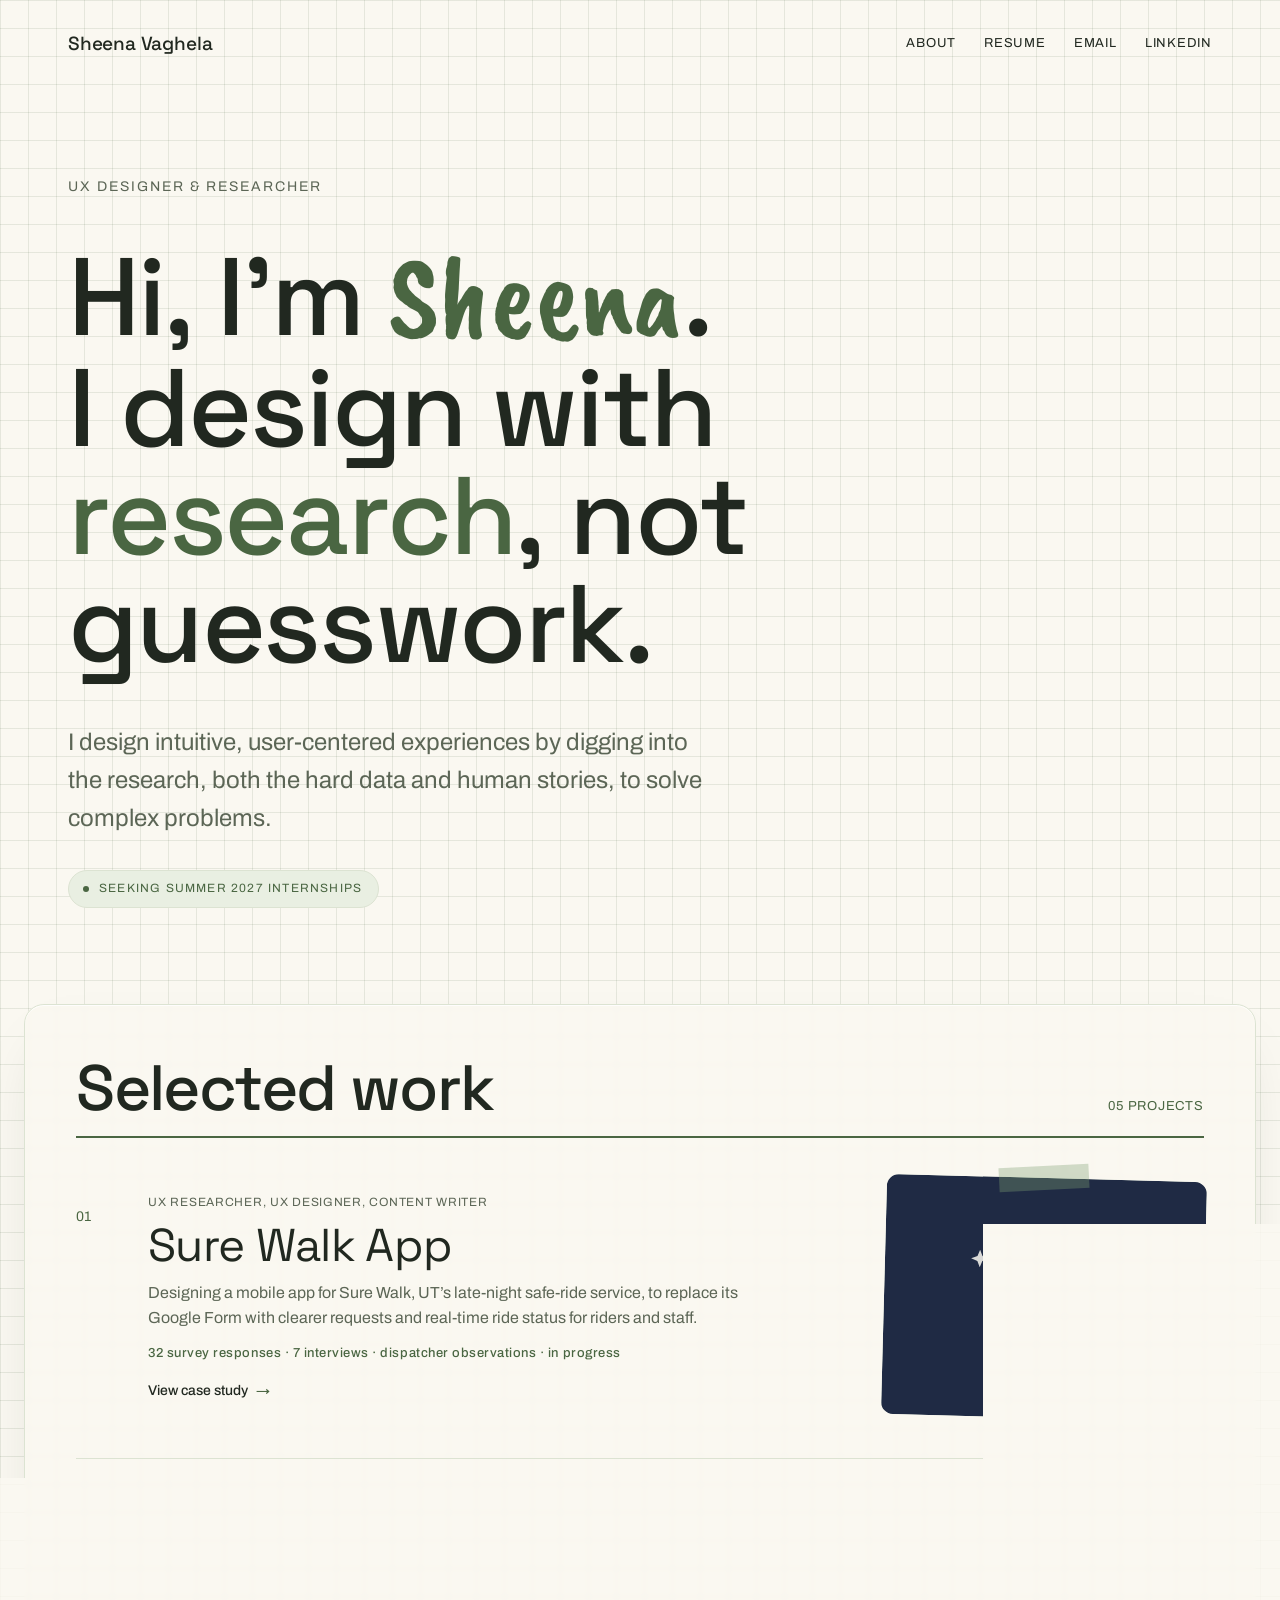
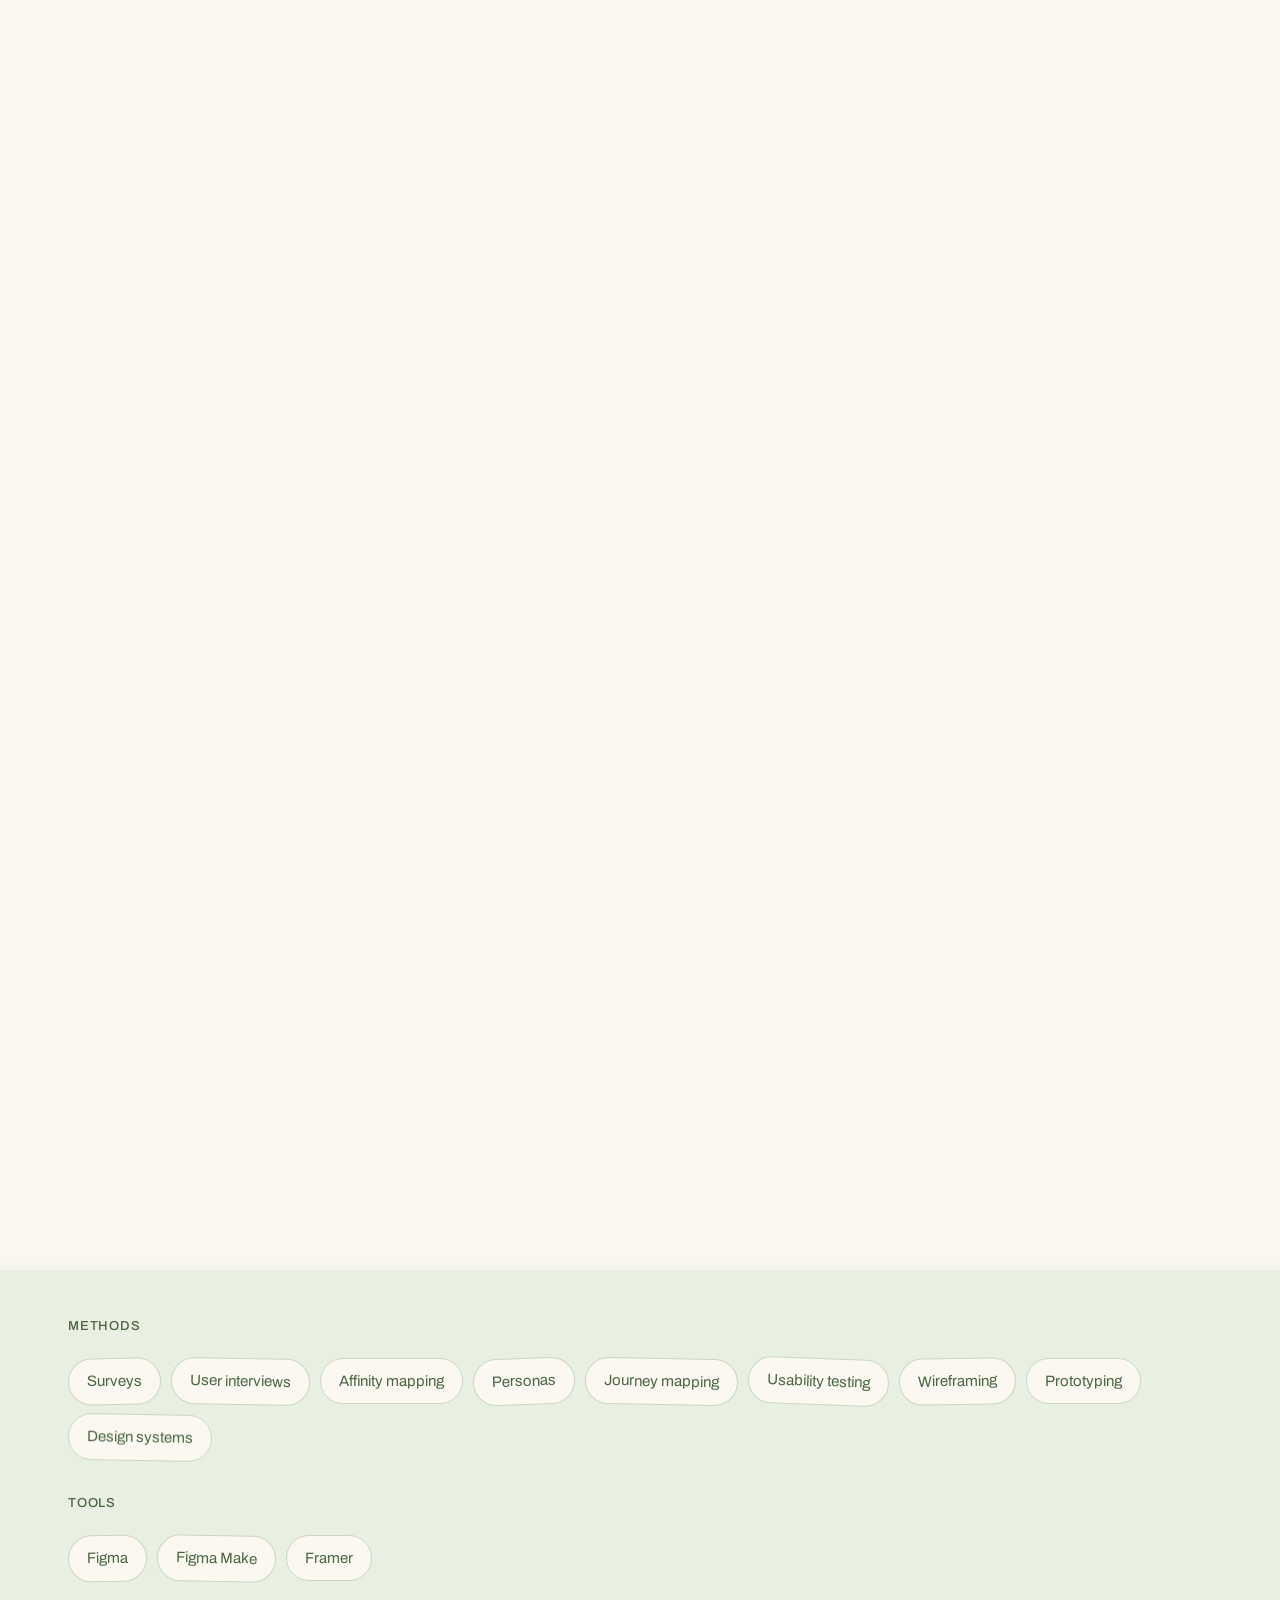
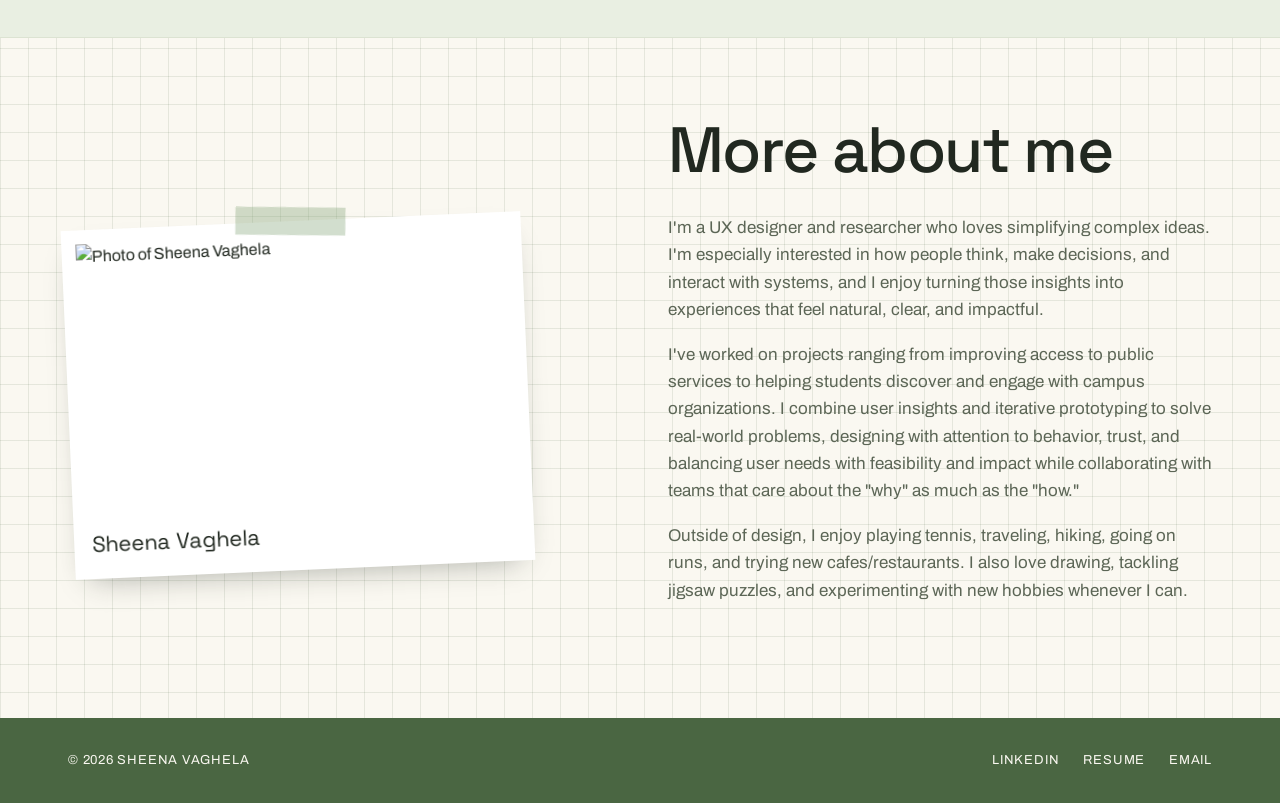
==== index.html @ 5c9ce307 "Fix fade-in for sections taller than the screen Long sections never reached the 15% visibility thres" ====
<!DOCTYPE html>
<html lang="en">
<head>
<meta charset="UTF-8">
<meta name="viewport" content="width=device-width, initial-scale=1.0">
<title>Sheena Vaghela | UX Designer &amp; Researcher</title>
<meta name="description" content="Sheena Vaghela's Portfolio | UX Designer &amp; Researcher">
<link rel="icon" href="data:image/svg+xml,%3Csvg xmlns='http://www.w3.org/2000/svg' viewBox='0 0 64 64'%3E%3Crect width='64' height='64' rx='14' fill='%23FAF8F1'/%3E%3Ctext x='32' y='43' font-family='Georgia,serif' font-size='34' fill='%234A6642' text-anchor='middle'%3ES%3C/text%3E%3C/svg%3E">
<script>document.documentElement.classList.add('js');</script>
<link rel="stylesheet" href="styles.css?v=3">
<link rel="stylesheet" href="home.css?v=3">
</head>
<body class="home">
<div class="hm-page" id="top">

<header class="site">
  <div class="nav">
    <a class="nav-name" href="#top">Sheena Vaghela</a>
    <div class="nav-links">
      <a href="#about">About</a>
      <a href="resume-sheena-vaghela.pdf" target="_blank" rel="noopener">Resume</a>
      <a href="mailto:sheenavaghela@utexas.edu">Email</a>
      <a class="btn" href="https://www.linkedin.com/in/sheena-vaghela" target="_blank" rel="noopener">LinkedIn</a>
    </div>
  </div>
</header>

<main>

  <section class="hm-hero">
    <div class="hm-hero-in">
      <div class="hm-eyebrow fx" style="--fd:.7s; --fdl:.1s;">UX Designer &amp; Researcher</div>
      <h1 aria-label="Hi, I’m Sheena. I design with research, not guesswork.">
        <span class="ln" aria-hidden="true"><span class="w" style="--d:0.15s;">Hi,</span> <span class="w" style="--d:0.25s;">I’m</span> <span class="w name tight" style="--d:0.35s;">Sheena</span><span class="w tight" style="--d:0.45s;">.</span></span>
        <span class="ln" aria-hidden="true"><span class="w" style="--d:0.55s;">I</span> <span class="w" style="--d:0.62s;">design</span> <span class="w" style="--d:0.69s;">with</span> <span style="white-space:nowrap;"><span class="w key tight" style="--d:0.76s;">research</span><span class="w" style="--d:0.83s;">,</span></span> <span class="w" style="--d:0.9s;">not</span> <span class="w" style="--d:0.97s;">guesswork.</span></span>
      </h1>
      <p class="hm-intro fx" style="--fd:.8s; --fdl:.45s;">I design intuitive, user-centered experiences by digging into the research, both the hard data and human stories, to solve complex problems.</p>
      <div class="hm-pillwrap fx" style="--fd:.8s; --fdl:.6s;">
        <span class="hm-status"><span class="dot"></span>Seeking Summer 2027 internships</span>
      </div>
    </div>
  </section>

  <section class="hm-work" id="work">
    <div class="hm-card">
      <div class="hm-headrow" data-reveal>
        <h2 class="hm-h2">Selected work</h2>
        <span class="hm-count">05 projects</span>
      </div>

      <a class="case hm-row reveal" href="project-surewalk.html" aria-label="View Sure Walk App case study">
        <div class="hm-text">
          <span class="case-index">01</span>
          <div>
            <span class="case-tag">UX Researcher, UX Designer, Content Writer</span>
            <h3><span class="hm-hl">Sure Walk App</span></h3>
            <p>Designing a mobile app for Sure Walk, UT’s late-night safe-ride service, to replace its Google Form with clearer requests and real-time ride status for riders and staff.</p>
            <p class="hm-proof">32 survey responses · 7 interviews · dispatcher observations · in progress</p>
            <div class="hm-more">View case study <span class="arr">→</span></div>
          </div>
        </div>
        <div class="case-media hm-thumb" style="--rot:1.5deg;">
          <div class="hm-tilt"><div class="frame thumb-surewalk">
            <svg class="thumb-illustration" viewBox="0 0 200 150" aria-hidden="true">
              <g class="thumb-scroll">
                <g class="thumb-star thumb-star-1"><path d="M48 38 l2 5 5 2 -5 2 -2 5 -2 -5 -5 -2 5 -2Z" /></g>
                <g class="thumb-star thumb-star-2"><path d="M152 36 l1.4 3.4 3.4 1.4 -3.4 1.4 -1.4 3.4 -1.4 -3.4 -3.4 -1.4 3.4 -1.4Z" /></g>
                <g class="thumb-star thumb-star-2" style="animation-delay:1.6s"><path d="M154 112 l1.4 3.4 3.4 1.4 -3.4 1.4 -1.4 3.4 -1.4 -3.4 -3.4 -1.4 3.4 -1.4Z" /></g>
                <circle class="pulse-ring" cx="100" cy="75" r="47" />
                <circle class="pulse-ring pulse-ring-2" cx="100" cy="75" r="47" />
                <g class="thumb-float">
                  <rect class="thumb-shape-soft" x="58" y="33" width="84" height="84" rx="18" />
                  <path class="thumb-cutout" d="M100 50 C86 50 76 60 76 73 C76 90 100 112 100 112 C100 112 124 90 124 73 C124 60 114 50 100 50 Z" />
                  <circle class="thumb-shape-soft" cx="100" cy="72" r="8" />
                </g>
              </g>
            </svg>
          </div></div>
          <span class="hm-tape" style="--tape:-3deg;"></span>
          <div class="hm-note" aria-hidden="true">Safety at night</div>
        </div>
      </a>

      <a class="case hm-row reveal" href="project-electricity-access.html" aria-label="View SBEE Digital case study">
        <div class="hm-text">
          <span class="case-index">02</span>
          <div>
            <span class="case-tag">Product Designer</span>
            <h3><span class="hm-hl">SBEE Digital: Electricity Access Platform for Benin</span></h3>
            <p>A platform that digitizes and simplifies electricity applications for the Société Béninoise d'Énergie Électrique in Benin.</p>
            <p class="hm-proof">3 user roles · web + mobile · design system &amp; journey maps</p>
            <div class="hm-more">View case study <span class="arr">→</span></div>
          </div>
        </div>
        <div class="case-media hm-thumb" style="--rot:-1.5deg;">
          <div class="hm-tilt"><div class="frame thumb-sbee">
            <svg class="thumb-illustration" viewBox="0 0 200 150" aria-hidden="true">
              <g class="thumb-scroll">
                <circle class="pulse-ring" cx="100" cy="75" r="47" />
                <circle class="pulse-ring pulse-ring-2" cx="100" cy="75" r="47" />
                <g class="thumb-float">
                  <rect class="thumb-shape-soft" x="58" y="33" width="84" height="84" rx="18" />
                  <path class="thumb-cutout" d="M109 44 L84 80 L97 80 L91 106 L118 66 L103 66 Z" />
                </g>
              </g>
            </svg>
          </div></div>
          <span class="hm-tape" style="--tape:3deg;"></span>
          <div class="hm-note" aria-hidden="true">Public services</div>
        </div>
      </a>

      <a class="case hm-row reveal" href="project-herdup.html" aria-label="View HerdUp App case study">
        <div class="hm-text">
          <span class="case-index">03</span>
          <div>
            <span class="case-tag">UX Designer, Usability Researcher</span>
            <h3><span class="hm-hl">HerdUp App</span></h3>
            <p>A mobile app for HornsLink, UT’s student organization platform, that connects students with clubs, events, and involvement opportunities tailored to their interests.</p>
            <p class="hm-proof">Surveyed UT students · 3 usability tests · designed the MVP</p>
            <div class="hm-more">View case study <span class="arr">→</span></div>
          </div>
        </div>
        <div class="case-media hm-thumb" style="--rot:1deg;">
          <div class="hm-tilt"><div class="frame thumb-herdup">
            <svg class="thumb-illustration" viewBox="0 0 200 150" aria-hidden="true">
              <g class="thumb-scroll">
                <line class="draw-line" x1="142" y1="58" x2="152" y2="46" />
                <line class="draw-line" x1="142" y1="92" x2="152" y2="104" />
                <circle class="thumb-node thumb-node-a" cx="152" cy="46" r="6" />
                <circle class="thumb-node thumb-node-b" cx="152" cy="104" r="6" />
                <g class="thumb-float">
                  <rect class="thumb-shape-soft" x="58" y="33" width="84" height="84" rx="18" />
                  <path class="thumb-cutout" d="M87 48 Q77 30 90 22 Q85 38 96 46 Z" />
                  <path class="thumb-cutout" d="M113 48 Q123 30 110 22 Q115 38 104 46 Z" />
                  <rect class="thumb-cutout" x="84" y="48" width="13" height="42" rx="3" />
                  <rect class="thumb-cutout" x="103" y="48" width="13" height="42" rx="3" />
                  <rect class="thumb-cutout" x="84" y="62" width="32" height="13" rx="3" />
                </g>
              </g>
            </svg>
          </div></div>
          <span class="hm-tape" style="--tape:-2deg;"></span>
          <div class="hm-note" aria-hidden="true">Community</div>
        </div>
      </a>

      <a class="case hm-row reveal" href="project-seedly.html" aria-label="View Seedly case study">
        <div class="hm-text">
          <span class="case-index">04</span>
          <div>
            <span class="case-tag">UX Researcher, UX Designer</span>
            <h3><span class="hm-hl">Seedly</span></h3>
            <p>Seedly turns climate awareness into everyday action by helping users build sustainable habits. It replaces abstract data with a growing digital garden that visualizes impact, making progress tangible and motivating continued engagement.</p>
            <p class="hm-proof">Excellence in Innovation Award · 12+ teams · 24 hours</p>
            <div class="hm-more">View case study <span class="arr">→</span></div>
          </div>
        </div>
        <div class="case-media hm-thumb" style="--rot:1.2deg;">
          <div class="hm-tilt"><div class="frame thumb-seedly">
            <svg class="thumb-illustration" viewBox="0 0 200 150" aria-hidden="true">
              <g class="thumb-scroll">
                <g class="thumb-sun">
                  <circle cx="153" cy="34" r="10" />
                  <g class="thumb-rays">
                    <line x1="153" y1="12" x2="153" y2="6" />
                    <line x1="153" y1="56" x2="153" y2="62" />
                    <line x1="131" y1="34" x2="125" y2="34" />
                    <line x1="175" y1="34" x2="181" y2="34" />
                    <line x1="137" y1="18" x2="133" y2="14" />
                    <line x1="169" y1="18" x2="173" y2="14" />
                  </g>
                </g>
                <g class="thumb-float">
                  <circle class="thumb-shape-soft" cx="100" cy="75" r="42" />
                  <path class="thumb-leaf thumb-leaf-1" d="M100 96 C80 96 72 80 77 63 C94 65 104 80 100 96 Z" />
                  <path class="thumb-leaf thumb-leaf-2" d="M100 96 C120 96 128 80 123 63 C106 65 96 80 100 96 Z" />
                  <rect class="thumb-cutout" x="96" y="94" width="8" height="16" rx="3" />
                </g>
              </g>
            </svg>
          </div></div>
          <span class="hm-tape" style="--tape:-4deg;"></span>
          <div class="hm-note" aria-hidden="true">Habits</div>
        </div>
      </a>

      <div class="case hm-row reveal hm-row-stretch">
        <div class="hm-text">
          <span class="case-index">05</span>
          <div>
            <span class="case-tag">UX Researcher, UX Designer</span>
            <h3><a class="hm-stretch" href="project-aidetect.html" aria-label="View Longhorn Life Sciences (LLS) case study (password protected)"><span class="hm-hl">Longhorn Life Sciences (LLS)</span></a></h3>
            <p>A wound-monitoring app that helps nurses track discharged patients' healing remotely, built during a healthcare incubator program.</p>
            <p class="hm-nda">Under NDA. Email me at <a href="mailto:sheenavaghela@utexas.edu">sheenavaghela@utexas.edu</a> for the password.</p>
            <p class="hm-proof">4 nurse interviews · usability tested with 5 nurses</p>
            <div class="hm-more">View case study <span class="arr">→</span></div>
          </div>
        </div>
        <div class="case-media hm-thumb" style="--rot:-1.2deg;">
          <div class="hm-tilt"><div class="frame thumb-idetect">
            <svg class="thumb-illustration" viewBox="0 0 200 150" aria-hidden="true">
              <g class="thumb-scroll">
                <line class="draw-line" x1="142" y1="50" x2="152" y2="42" />
                <circle class="thumb-node" cx="152" cy="42" r="11" />
                <rect class="thumb-cutout" x="147" y="41" width="10" height="8" rx="1.5" />
                <path class="thumb-cutout" d="M149 41 V38 a3 3 0 0 1 6 0 V41" fill="none" stroke="var(--accent)" stroke-width="1.6" />
                <g class="thumb-float">
                  <rect class="thumb-shape-soft" x="58" y="33" width="84" height="84" rx="18" />
                  <path class="draw-line thumb-pulse" d="M70 75 L83 75 L89 58 L97 94 L105 62 L111 75 L130 75" fill="none" stroke-width="4" stroke-linejoin="round" stroke-linecap="round" />
                  <circle class="thumb-cutout" cx="97" cy="94" r="4" />
                </g>
              </g>
            </svg>
          </div></div>
          <span class="hm-tape" style="--tape:4deg;"></span>
          <div class="hm-note" aria-hidden="true">Health</div>
        </div>
      </div>
    </div>
  </section>

  <section class="hm-skills" id="skills" data-reveal>
    <div class="hm-skills-in">
      <div class="hm-skill-group">
        <div class="hm-label">Methods</div>
        <div class="hm-pills">
        <span class="hm-pill" style="--i:0; --r:-1deg;">Surveys</span>
        <span class="hm-pill" style="--i:1; --r:1deg;">User interviews</span>
        <span class="hm-pill" style="--i:2; --r:0deg;">Affinity mapping</span>
        <span class="hm-pill" style="--i:3; --r:-2deg;">Personas</span>
        <span class="hm-pill" style="--i:4; --r:1deg;">Journey mapping</span>
        <span class="hm-pill" style="--i:5; --r:2deg;">Usability testing</span>
        <span class="hm-pill" style="--i:6; --r:-1deg;">Wireframing</span>
        <span class="hm-pill" style="--i:7; --r:0deg;">Prototyping</span>
        <span class="hm-pill" style="--i:8; --r:1deg;">Design systems</span>
        </div>
      </div>
      <div class="hm-skill-group">
        <div class="hm-label">Tools</div>
        <div class="hm-pills">
        <span class="hm-pill" style="--i:9; --r:-1deg;">Figma</span>
        <span class="hm-pill" style="--i:10; --r:1deg;">Figma Make</span>
        <span class="hm-pill" style="--i:11; --r:0deg;">Framer</span>
        </div>
      </div>
    </div>
  </section>

  <section class="hm-about" id="about">
    <figure class="hm-polaroid" data-reveal>
      <span class="hm-tape"></span>
      <img src="https://framerusercontent.com/images/mZ1WjmFvYRBUnL27Hdy6PQY.jpeg?width=1104&height=712" alt="Photo of Sheena Vaghela">
      <figcaption>Sheena Vaghela</figcaption>
    </figure>
    <div class="hm-about-body">
      <h2 class="hm-h2">More about me</h2>
      <p>I'm a UX designer and researcher who loves simplifying complex ideas. I'm especially interested in how people think, make decisions, and interact with systems, and I enjoy turning those insights into experiences that feel natural, clear, and impactful.</p>
      <p>I've worked on projects ranging from improving access to public services to helping students discover and engage with campus organizations. I combine user insights and iterative prototyping to solve real-world problems, designing with attention to behavior, trust, and balancing user needs with feasibility and impact while collaborating with teams that care about the "why" as much as the "how."</p>
      <p>Outside of design, I enjoy playing tennis, traveling, hiking, going on runs, and trying new cafes/restaurants. I also love drawing, tackling jigsaw puzzles, and experimenting with new hobbies whenever I can.</p>
    </div>
  </section>

</main>

<footer class="hm-foot">
  <div class="hm-foot-in">
    <span>© 2026 Sheena Vaghela</span>
    <div class="hm-foot-links">
      <a href="https://www.linkedin.com/in/sheena-vaghela" target="_blank" rel="noopener">LinkedIn</a>
      <a href="resume-sheena-vaghela.pdf" target="_blank" rel="noopener">Resume</a>
      <a href="mailto:sheenavaghela@utexas.edu">Email</a>
    </div>
  </div>
</footer>

</div>
<script src="script.js?v=3"></script>
<script src="home.js?v=3"></script>
</body>
</html>
---- styles.css ----
@import url('https://fonts.googleapis.com/css2?family=Space+Grotesk:wght@400;500;600;700&family=Archivo:wght@400;500;600;700&family=Caveat+Brush&display=swap');

:root{
  --paper: #FAF8F1;
  --paper-alt: #E9EFE2;
  --card: #FFFFFF;
  --ink: #212820;
  --ink-soft: #5C6656;
  --moss: #7FA173;
  --moss-dark: #4A6642;
  --line: #DCE3D2;
  --max: 1120px;
  --max-narrow: 760px;
}

*{ box-sizing:border-box; }
html{ scroll-behavior:smooth; }

body{
  margin:0;
  background-color: var(--paper);
  color: var(--ink);
  font-family:'Archivo', sans-serif;
  font-size:16px;
  line-height:1.65;
  -webkit-font-smoothing:antialiased;
  overflow-x:hidden;
}

h1,h2,h3,h4{
  font-family:'Space Grotesk', sans-serif;
  font-weight:600;
  margin:0;
  color:var(--ink);
  letter-spacing:-0.01em;
}

a{ color:inherit; text-decoration:none; }
img{ max-width:100%; display:block; }

.wrap{ max-width:var(--max); margin:0 auto; padding:0 32px; }
.wrap-narrow{ max-width:var(--max-narrow); margin:0 auto; padding:0 32px; }

.sparkle{ color:var(--moss-dark); font-style:normal; }
.eyebrow{
  font-size:12.5px;
  text-transform:uppercase;
  letter-spacing:0.12em;
  color:var(--ink-soft);
}

/* ---------- decorative elements removed for a simpler look ---------- */
.pin{ display:none; }
.frame,
.hero-photo .frame,
.about-photo .frame{
  transform:none !important;
}

/* ---------- NAV ---------- */
header.site{
  position:sticky; top:0; z-index:20;
  background:rgba(250,248,241,0.9);
  backdrop-filter:blur(8px);
  border-bottom:1px solid var(--line);
}
.nav{
  display:flex; align-items:center; justify-content:space-between;
  padding:22px 32px;
  max-width:var(--max); margin:0 auto;
}
.nav-name{ font-family:'Space Grotesk', sans-serif; font-size:18px; font-weight:600; letter-spacing:-0.01em; }
.nav-links{ display:flex; gap:28px; align-items:center; font-size:12.5px; text-transform:uppercase; letter-spacing:0.08em; }
.nav-links a{ position:relative; border-bottom:1px solid transparent; padding-bottom:2px; transition:color .15s ease; }
.nav-links a:not(.btn)::after{
  content:""; position:absolute; left:0; right:100%; bottom:-1px; height:1px;
  background:var(--moss-dark); transition:right .25s cubic-bezier(.2,.8,.2,1);
}
.nav-links a:hover{ color:var(--moss-dark); }
.nav-links a:not(.btn):hover::after{ right:0; }
.nav-links .btn{
  color:var(--moss-dark); padding:0; border-bottom:1px solid var(--moss-dark);
  transition:color .15s ease, border-color .15s ease;
}
.nav-links .btn:hover{ color:var(--ink); border-color:var(--ink); background:none; }

/* ---------- SCROLL REVEAL ---------- */
@media (prefers-reduced-motion:no-preference){
  .reveal{ opacity:0; transform:translateY(14px); transition:opacity .6s ease, transform .6s ease; }
  .reveal.in{ opacity:1; transform:translateY(0); }

  .case.reveal{ transition-delay:0ms; }
  .case:nth-of-type(1).reveal{ transition-delay:0ms; }
  .case:nth-of-type(2).reveal{ transition-delay:60ms; }
  .case:nth-of-type(3).reveal{ transition-delay:120ms; }
  .case:nth-of-type(4).reveal{ transition-delay:180ms; }
  .case:nth-of-type(5).reveal{ transition-delay:240ms; }

  .skill-pill.reveal{ transform:translateY(10px) scale(.94); transition:opacity .45s ease, transform .45s cubic-bezier(.2,.8,.2,1); }
  .skill-pill.reveal.in{ transform:translateY(0) scale(1); }
  .skill-pill.reveal:nth-child(1){ transition-delay:0ms; }
  .skill-pill.reveal:nth-child(2){ transition-delay:40ms; }
  .skill-pill.reveal:nth-child(3){ transition-delay:80ms; }
  .skill-pill.reveal:nth-child(4){ transition-delay:120ms; }
  .skill-pill.reveal:nth-child(5){ transition-delay:160ms; }
  .skill-pill.reveal:nth-child(6){ transition-delay:200ms; }
  .skill-pill.reveal:nth-child(7){ transition-delay:240ms; }
  .skill-pill.reveal:nth-child(8){ transition-delay:280ms; }
  .skill-pill.reveal:nth-child(9){ transition-delay:320ms; }
  .skill-pill.reveal:nth-child(10){ transition-delay:360ms; }

  .section-head .rule{ transform:scaleX(0); transform-origin:left; transition:transform .7s cubic-bezier(.2,.8,.2,1) .1s; }
  .section-head.in .rule{ transform:scaleX(1); }

  @keyframes heroFadeUp{
    from{ opacity:0; transform:translateY(16px); }
    to{ opacity:1; transform:translateY(0); }
  }
  .hero .eyebrow, .hero h1, .hero p, .hero .hero-status{
    opacity:0; animation:heroFadeUp .7s cubic-bezier(.2,.8,.2,1) forwards;
  }
  .hero .eyebrow{ animation-delay:.05s; }
  .hero h1{ animation-delay:.15s; }
  .hero p{ animation-delay:.32s; }
  .hero .hero-status{ animation-delay:.45s; }

  @keyframes dotPulse{
    0%, 100%{ box-shadow:0 0 0 0 rgba(74,102,66,0.35); }
    50%{ box-shadow:0 0 0 5px rgba(74,102,66,0); }
  }
  .hero-status .dot{ animation:dotPulse 2.2s ease-out infinite; }
}

/* ---------- HERO (home, no image) ---------- */
.hero{ padding:130px 0 90px; border-bottom:1px solid var(--line); }
.hero .wrap{ max-width:860px; }
.hero .eyebrow{ margin-bottom:22px; }
.hero h1{
  font-size:clamp(44px,8vw,78px);
  line-height:1.02;
  margin-bottom:28px;
  letter-spacing:-0.02em;
}
.hero h1 em{ font-style:normal; color:var(--moss-dark); }
.hero h1 .signature{
  font-family:'Caveat Brush', cursive; font-style:normal; font-weight:400;
  color:var(--moss-dark); font-size:1.28em; line-height:1; letter-spacing:0.01em;
  display:inline-block; transform:rotate(-4deg) translateY(0.05em);
  margin:0 0.02em;
}
.hero p{ max-width:56ch; color:var(--ink-soft); font-size:17.5px; margin-bottom:28px; }
.hero-status{
  display:inline-flex; align-items:center; gap:8px; font-size:12.5px;
  text-transform:uppercase; letter-spacing:0.08em; color:var(--moss-dark);
  border:1px solid var(--line); background:var(--paper-alt); padding:8px 14px; border-radius:20px;
}
.hero-status .dot{ width:6px; height:6px; border-radius:50%; background:var(--moss-dark); }

/* ---------- SECTION HEADS ---------- */
.section{ padding:64px 0; }
.section-head{ margin-bottom:44px; display:flex; align-items:baseline; gap:14px; }
.section-head h2{
  font-size:clamp(26px,3.4vw,34px); text-transform:uppercase; letter-spacing:0.01em;
}
.section-head .count{ color:var(--ink-soft); font-size:13px; letter-spacing:0.06em; text-transform:uppercase; }
.section-head .rule{ flex:1; height:1px; background:var(--line); }

/* ---------- CASE STUDY LIST (home) ---------- */
.case{
  display:grid; grid-template-columns:64px 0.9fr 1.1fr; gap:32px; align-items:center;
  padding:44px 0; border-bottom:1px solid var(--line);
}
.case:last-child{ border-bottom:none; }
.case:nth-child(even) .case-media{ order:3; }
.case:nth-child(even) .case-body{ order:2; }
.case-index{
  font-family:'Space Grotesk', sans-serif; font-size:22px; font-weight:600; color:var(--moss-dark);
  align-self:start; padding-top:2px; letter-spacing:-0.02em;
}

.case-media{ position:relative; display:flex; justify-content:center; isolation:isolate; }
.case-media .frame{
  --accent: var(--moss-dark);
  background:var(--accent); padding:36px; border-radius:8px; border:none;
  overflow:hidden; max-width:460px; width:100%; aspect-ratio:4/3;
  display:flex; align-items:center; justify-content:center; position:relative;
  box-shadow:0 1px 2px rgba(33,40,32,0.08);
  transition:transform .35s cubic-bezier(.2,.8,.2,1), box-shadow .35s ease;
}
.case-media img{
  width:auto; height:auto; max-width:100%; max-height:100%; object-fit:contain; display:block;
  border-radius:4px;
  transition:transform .4s cubic-bezier(.2,.8,.2,1);
  filter:drop-shadow(0 18px 30px rgba(0,0,0,0.28));
}

/* bold per-project accent colors, in the spirit of an editorial cover grid */
.case-media .frame.thumb-sbee{ --accent:#B4552E; }
.case-media .frame.thumb-herdup{ --accent:#6B4A2F; }
.case-media .frame.thumb-surewalk{ --accent:#1F2A44; }
.case-media .frame.thumb-seedly{ --accent:#2B6A3C; }
.case-media .frame.thumb-idetect{ --accent:#1E4D6B; }

.case-media .frame:hover,
.case-media .frame:focus-visible{
  transform:translateY(-6px) scale(1.025) !important;
  box-shadow:0 26px 44px -18px rgba(0,0,0,0.38), 0 6px 16px rgba(0,0,0,0.14);
}
.case-media .frame:hover img{ transform:scale(1.035); }

/* ---------- THUMBNAIL ILLUSTRATIONS (home) ---------- */
.thumb-illustration{
  width:84%; height:84%; overflow:visible;
  transition:transform .4s cubic-bezier(.2,.8,.2,1);
}
.case-media .frame:hover .thumb-illustration{ transform:scale(1.06); }

.thumb-illustration .thumb-shape-soft{ fill:var(--paper); }
.thumb-illustration .thumb-cutout{ fill:var(--accent); }
.thumb-illustration .thumb-node{ fill:var(--paper); }
.thumb-illustration .draw-line{
  fill:none; stroke:var(--paper); stroke-width:2; stroke-linecap:round;
  opacity:0.85;
}
.thumb-illustration .pulse-ring{
  fill:none; stroke:var(--paper); stroke-width:1.4; stroke-opacity:0;
}
.thumb-illustration .thumb-pulse{ stroke:var(--accent); opacity:1; }
.thumb-illustration .thumb-star path{ fill:var(--paper); opacity:0.85; }
.thumb-illustration .thumb-moon{ opacity:0.95; }
.thumb-illustration .thumb-sun circle{ fill:var(--paper); }
.thumb-illustration .thumb-rays line{ stroke:var(--paper); stroke-width:2; stroke-linecap:round; }
.thumb-illustration .thumb-leaf{ fill:var(--accent); transform-box:fill-box; transform-origin:bottom; }
.thumb-illustration .thumb-badge-text{
  font-family:'Space Grotesk', sans-serif; font-weight:700; font-size:20px;
  fill:var(--accent); letter-spacing:0.02em;
}

@media (prefers-reduced-motion:no-preference){
  @keyframes thumbAutoScroll{
    0%, 12%{ transform:translateY(0); }
    50%, 62%{ transform:translateY(var(--thumb-scroll-amount, -14px)); }
    100%{ transform:translateY(0); }
  }
  .thumb-scroll{
    animation:thumbAutoScroll 7s cubic-bezier(.65,0,.35,1) infinite;
  }

  .thumb-illustration .draw-line{
    stroke-dasharray:260; stroke-dashoffset:260;
    transition:stroke-dashoffset 1.1s cubic-bezier(.2,.8,.2,1) .15s;
  }
  .case.in .thumb-illustration .draw-line{ stroke-dashoffset:0; }

  .thumb-illustration .thumb-node,
  .thumb-illustration .thumb-pin-start,
  .thumb-illustration .thumb-pin-end{
    transform-box:fill-box; transform-origin:center; transform:scale(0);
    transition:transform .45s cubic-bezier(.34,1.56,.64,1) .9s;
  }
  .case.in .thumb-illustration .thumb-node,
  .case.in .thumb-illustration .thumb-pin-start,
  .case.in .thumb-illustration .thumb-pin-end{ transform:scale(1); }
  .thumb-illustration .thumb-node-a{ transition-delay:1s; }
  .thumb-illustration .thumb-node-b{ transition-delay:1.08s; }
  .thumb-illustration .thumb-node-c{ transition-delay:1.16s; }

  .thumb-illustration .thumb-leaf{ transform:scaleY(0); }
  .case.in .thumb-illustration .thumb-leaf{
    transition:transform .55s cubic-bezier(.2,.8,.2,1);
  }
  .case.in .thumb-illustration .thumb-leaf-1{ transform:scaleY(1); transition-delay:.2s; }
  .case.in .thumb-illustration .thumb-leaf-2{ transform:scaleY(1); transition-delay:.35s; }
  .case.in .thumb-illustration .thumb-leaf-3{ transform:scaleY(1); transition-delay:.5s; }

  @keyframes thumbFloat{ 0%,100%{ transform:translateY(0); } 50%{ transform:translateY(-4px); } }
  .thumb-float{ animation:thumbFloat 4.5s ease-in-out infinite; }

  @keyframes thumbPulseRing{
    0%{ stroke-width:3; stroke-opacity:0.7; r:16; }
    100%{ stroke-width:0; stroke-opacity:0; r:30; }
  }
  .case.in .pulse-ring{ animation:thumbPulseRing 2.6s ease-out infinite; }
  .case.in .pulse-ring-2{ animation-delay:1.3s; }

  @keyframes thumbTwinkle{ 0%,100%{ opacity:0.35; } 50%{ opacity:1; } }
  .thumb-star-1{ animation:thumbTwinkle 2.8s ease-in-out infinite; }
  .thumb-star-2{ animation:thumbTwinkle 2.8s ease-in-out infinite 1.1s; }

  @keyframes thumbSway{ 0%,100%{ transform:rotate(-2deg); } 50%{ transform:rotate(2deg); } }
  .case.in .thumb-leaf{ transform-origin:bottom; }
  .case.in .thumb-leaf-1{ animation:thumbSway 5s ease-in-out infinite .8s; }
  .case.in .thumb-leaf-2{ animation:thumbSway 5.6s ease-in-out infinite 1s; }
  .case.in .thumb-leaf-3{ animation:thumbSway 5.2s ease-in-out infinite 1.2s; }

  @keyframes thumbSpin{ to{ transform:rotate(360deg); } }
  .thumb-sun{ transform-box:fill-box; transform-origin:center; }
  .thumb-rays{ transform-box:fill-box; transform-origin:center; animation:thumbSpin 14s linear infinite; }
  .case-media .frame:hover .thumb-rays{ animation-duration:3s; }

  .case-media .frame:hover .thumb-node,
  .case-media .frame:hover .thumb-pin-end{ transform:scale(1.15); }
  .case-media .frame:hover .draw-line.thumb-route{ stroke-width:2.4; }
}

.case-media .frame::after{
  content:"View case study →";
  position:absolute; left:14px; bottom:14px; z-index:2;
  font-family:'Space Grotesk', sans-serif; font-size:11px; font-weight:600;
  letter-spacing:0.05em; text-transform:uppercase; color:var(--ink);
  background:var(--card); border:1px solid var(--line); border-radius:20px;
  padding:6px 12px; opacity:0; transform:translateY(6px);
  transition:opacity .3s ease, transform .3s ease; pointer-events:none;
}
.case-media .frame:hover::after,
.case-media .frame:focus-visible::after{ opacity:1; transform:translateY(0); }

.case-tag{
  display:inline-block; font-size:12px; color:var(--moss-dark); background:none;
  border:none; padding:0; border-radius:0; margin-bottom:16px;
  text-transform:uppercase; letter-spacing:0.08em; font-weight:600;
}
.case-body h3{ font-size:clamp(20px,2.2vw,25px); margin-bottom:12px; line-height:1.25; }
.case-body p{ color:var(--ink-soft); max-width:48ch; margin-bottom:18px; }
.case-link{ font-size:14px; font-weight:600; color:var(--moss-dark); border-bottom:1px solid var(--moss-dark); padding-bottom:2px; text-transform:uppercase; letter-spacing:0.05em; }
.case-link:hover{ color:var(--ink); border-color:var(--ink); }

/* ---------- SKILLS ---------- */
.skills-list{ display:flex; flex-wrap:wrap; gap:18px 24px; }
.skill-pill{
  font-size:13.5px; padding:0; background:none; border:none;
  color:var(--ink); text-transform:uppercase; letter-spacing:0.05em;
}
.skill-pill::before{ content:"["; color:var(--moss-dark); margin-right:2px; }
.skill-pill::after{ content:"]"; color:var(--moss-dark); margin-left:2px; }

/* ---------- ABOUT ---------- */
#about{ background:var(--paper-alt); border-top:1px solid var(--line); border-bottom:1px solid var(--line); }
.about-grid{ display:grid; grid-template-columns:0.8fr 1.2fr; gap:52px; align-items:center; }
.about-photo .frame{
  background:var(--paper-alt); padding:0; border-radius:8px; border:none; overflow:hidden;
}
.about-body p{ color:var(--ink-soft); margin-bottom:16px; max-width:58ch; }

/* ---------- FOOTER ---------- */
footer{ padding:44px 0 56px; color:var(--ink-soft); font-size:13.5px; }
footer .foot-row{ display:flex; justify-content:space-between; align-items:center; flex-wrap:wrap; gap:16px; }
footer a{ border-bottom:1px solid var(--ink-soft); }
footer a:hover{ color:var(--moss-dark); border-color:var(--moss-dark); }

/* ================= PROJECT DETAIL PAGES ================= */
.detail-hero{ padding:56px 0 40px; border-bottom:1px solid var(--line); }
.back-link{ display:inline-flex; align-items:center; gap:6px; font-size:13px; text-transform:uppercase; letter-spacing:0.06em; color:var(--ink-soft); margin-bottom:28px; }
.back-link:hover{ color:var(--moss-dark); }
.back-link .arrow{ display:inline-block; transform:rotate(180deg); }

.detail-hero h1{ font-size:clamp(28px,4vw,42px); line-height:1.15; max-width:22ch; margin-bottom:18px; }
.detail-hero .intro{ font-size:17.5px; color:var(--ink-soft); max-width:62ch; margin-bottom:36px; }

.meta-grid{
  display:grid; grid-template-columns:repeat(4,1fr); gap:24px;
  border-top:1px solid var(--line); padding-top:24px;
}
.meta-item .label{ font-size:11.5px; text-transform:uppercase; letter-spacing:.06em; color:var(--ink-soft); margin-bottom:6px; }
.meta-item .value{ font-size:14px; line-height:1.5; }
.meta-item .value div{ margin-bottom:2px; }

.hero-visual{ padding:44px 0 10px; }

.content-section{ padding:44px 0; border-bottom:1px solid var(--line); }
.content-section:last-of-type{ border-bottom:none; }
.content-section h2{ font-size:clamp(21px,2.4vw,25px); margin-bottom:16px; }
.content-section p{ color:var(--ink-soft); max-width:66ch; }

.award-note{
  display:inline-flex; align-items:center; gap:8px; font-size:12.5px; color:var(--moss-dark);
  background:var(--paper-alt); border:1px solid var(--line); padding:6px 14px; border-radius:20px; margin-top:14px;
  text-transform:uppercase; letter-spacing:0.05em;
}

.process-block{ margin-bottom:40px; }
.process-block:last-child{ margin-bottom:0; }
.process-block h3{ font-size:17.5px; margin-bottom:10px; line-height:1.35; }
.process-block p{ color:var(--ink-soft); max-width:66ch; margin-bottom:20px; }

.conclusion-list{ list-style:none; margin:20px 0; padding:0; }
.conclusion-list li{
  padding:14px 0 14px 22px; border-top:1px solid var(--line); position:relative; color:var(--ink-soft); max-width:66ch;
}
.conclusion-list li:last-child{ border-bottom:1px solid var(--line); }
.conclusion-list li::before{
  content:"–"; position:absolute; left:0; color:var(--moss-dark); font-size:14px;
}
.conclusion-list li strong{ color:var(--ink); }

.quote-grid{ display:grid; grid-template-columns:1fr 1fr; gap:16px; margin:20px 0 4px; }
.quote-card{
  background:var(--paper-alt); border:1px solid var(--line); border-radius:10px;
  padding:20px 22px; position:relative;
}
.quote-card::before{
  content:"\201C"; font-family:Georgia,serif; font-size:38px; line-height:1; color:var(--moss-dark);
  opacity:0.45; display:block; margin-bottom:4px;
}
.quote-card p{ font-style:italic; color:var(--ink); font-size:14.5px; margin-bottom:0; max-width:none; }
@media (max-width:640px){ .quote-grid{ grid-template-columns:1fr; } }

.affinity-map{
  display:grid; grid-template-columns:repeat(4,1fr); gap:18px; margin:24px 0 4px;
}
.affinity-col{ display:flex; flex-direction:column; gap:10px; }
.affinity-col h4{
  font-family:'Space Grotesk', sans-serif; font-size:13px; font-weight:600; color:var(--ink-soft);
  text-transform:uppercase; letter-spacing:0.04em; margin-bottom:2px; line-height:1.3;
}
.affinity-note{
  background:var(--paper-alt); border:1px solid var(--line); border-radius:6px;
  padding:12px 13px; font-size:13px; line-height:1.45; color:var(--ink);
}
.affinity-note:nth-child(3n+1){ transform:rotate(-0.6deg); }
.affinity-note:nth-child(3n+2){ transform:rotate(0.5deg); }
.affinity-note:nth-child(3n){ transform:rotate(-0.3deg); }
@media (max-width:800px){ .affinity-map{ grid-template-columns:1fr 1fr; } }
@media (max-width:480px){ .affinity-map{ grid-template-columns:1fr; } }

/* ---------- HOW MIGHT WE cards ---------- */
.hmw-grid{ display:grid; grid-template-columns:repeat(3,1fr); gap:14px; margin:24px 0 4px; }
.hmw-card{
  background:var(--moss-dark); border-radius:10px; padding:20px 20px 22px; color:var(--paper);
}
.hmw-card .hmw-tag{
  display:block; font-size:11px; font-weight:600; text-transform:uppercase; letter-spacing:0.08em;
  color:var(--paper); opacity:0.7; margin-bottom:8px;
}
.hmw-card p{ margin:0; font-size:15px; line-height:1.4; color:var(--paper); max-width:none; }
@media (max-width:800px){ .hmw-grid{ grid-template-columns:1fr 1fr; } }
@media (max-width:480px){ .hmw-grid{ grid-template-columns:1fr; } }

/* ---------- SUMMARY block (top of each case study) ---------- */
.summary-block{
  margin:32px 0 0; padding:4px 24px; background:var(--card);
  border:1px solid var(--line); border-radius:12px;
}
.summary-row{
  display:grid; grid-template-columns:128px minmax(0,1fr); gap:6px 20px;
  padding:14px 0; border-top:1px solid var(--line); margin:0;
}
.summary-row:first-child{ border-top:none; }
.summary-row dt{
  font-size:11.5px; text-transform:uppercase; letter-spacing:.06em; color:var(--moss-dark);
  font-weight:600; padding-top:3px;
}
.summary-row dd{ margin:0; font-size:14.5px; line-height:1.55; color:var(--ink); }
.summary-row dd .metric-note{ display:block; font-size:12.5px; color:var(--ink-soft); margin-top:2px; }
@media (max-width:560px){
  .summary-block{ padding:4px 18px; }
  .summary-row{ grid-template-columns:1fr; }
}

.quote-card .quote-source{
  display:block; margin-top:10px; font-size:12.5px; font-style:normal; color:var(--ink-soft);
}

/* ---------- STAT highlights ---------- */
.stat-row{ display:grid; grid-template-columns:repeat(3,1fr); gap:16px; margin:24px 0 4px; }
.stat-card{
  background:var(--paper-alt); border:1px solid var(--line); border-radius:10px; padding:20px 18px;
}
.stat-card .stat-num{
  display:block; font-family:'Space Grotesk', sans-serif; font-weight:600; font-size:clamp(26px,3vw,34px);
  color:var(--moss-dark); letter-spacing:-0.02em; line-height:1;
}
.stat-card p{ margin:10px 0 0; font-size:13.5px; line-height:1.4; color:var(--ink-soft); max-width:none; }
@media (max-width:800px){ .stat-row{ grid-template-columns:1fr 1fr; } }
@media (max-width:480px){ .stat-row{ grid-template-columns:1fr; } }

/* ---------- PERSONA / archetype cards ---------- */
.persona-grid{ display:grid; grid-template-columns:repeat(3,1fr); gap:16px; margin:24px 0 4px; }
.persona-card{
  border:1px solid var(--line); border-radius:10px; padding:20px 20px 22px; position:relative;
}
.persona-card h4{
  font-family:'Space Grotesk', sans-serif; font-size:15px; font-weight:600; color:var(--ink);
  margin-bottom:8px; line-height:1.3;
}
.persona-card p{ margin:0; font-size:13.5px; line-height:1.5; color:var(--ink-soft); max-width:none; }
.persona-grid-2{ grid-template-columns:1fr 1fr; }
@media (max-width:800px){ .persona-grid{ grid-template-columns:1fr 1fr; } }
@media (max-width:480px){ .persona-grid{ grid-template-columns:1fr; } }

/* ---------- JOURNEY steps (before / after) ---------- */
.journey-steps{
  display:grid; grid-template-columns:repeat(auto-fit, minmax(140px,1fr)); gap:0; margin:24px 0 4px;
  border:1px solid var(--line); border-radius:10px; overflow:hidden;
}
.journey-step{
  padding:18px 16px; background:var(--paper); border-right:1px solid var(--line); position:relative;
}
.journey-step:last-child{ border-right:none; }
.journey-step .step-num{
  display:inline-flex; align-items:center; justify-content:center; width:22px; height:22px; border-radius:50%;
  background:var(--moss-dark); color:var(--paper); font-size:11px; font-weight:600; margin-bottom:10px;
}
.journey-step p{ margin:0; font-size:13px; line-height:1.4; color:var(--ink-soft); max-width:none; }
.journey-step p strong{ display:block; color:var(--ink); font-size:13.5px; margin-bottom:3px; }
.journey-row-label{
  font-size:11px; font-weight:600; text-transform:uppercase; letter-spacing:0.07em; color:var(--ink-soft);
  margin-bottom:8px; display:block;
}
.journey-before .step-num{ background:var(--ink-soft); }
@media (max-width:640px){
  .journey-steps{ grid-template-columns:1fr; }
  .journey-step{ border-right:none; border-bottom:1px solid var(--line); }
  .journey-step:last-child{ border-bottom:none; }
}

/* ---------- VOICE moments (content writing) ---------- */
.voice-moments{ display:flex; flex-direction:column; gap:0; margin:24px 0 4px; border:1px solid var(--line); border-radius:10px; overflow:hidden; }
.voice-moment{
  display:grid; grid-template-columns:200px minmax(0,1fr); gap:16px; align-items:center;
  padding:16px 18px; border-top:1px solid var(--line); background:var(--paper);
}
.voice-moment:first-child{ border-top:none; }
.voice-label{
  font-size:11.5px; font-weight:600; text-transform:uppercase; letter-spacing:0.06em; color:var(--moss-dark);
}
.voice-label em{
  display:block; font-style:normal; font-weight:400; text-transform:none; letter-spacing:0;
  font-size:13px; color:var(--ink-soft); margin-top:2px;
}
.content-section .voice-msg{
  margin:0; justify-self:start; background:var(--card); border:1px solid var(--line);
  border-radius:14px 14px 14px 4px; padding:10px 14px; font-size:14.5px; line-height:1.45; color:var(--ink); max-width:none;
}
@media (max-width:560px){ .voice-moment{ grid-template-columns:1fr; gap:8px; } }

/* ---------- TERMINOLOGY table ---------- */
.term-table{ margin:24px 0 4px; border:1px solid var(--line); border-radius:10px; overflow:hidden; }
.term-row{
  display:grid; grid-template-columns:0.8fr 1.1fr 1.6fr; gap:16px; padding:13px 18px;
  border-top:1px solid var(--line); font-size:13.5px; line-height:1.45; color:var(--ink-soft);
}
.term-row span:first-child{ color:var(--ink); font-weight:600; }
.term-row span:nth-child(2){ text-decoration:line-through; text-decoration-color:var(--moss); }
.term-head{ border-top:none; background:var(--paper-alt); }
.term-head span, .term-head span:first-child, .term-head span:nth-child(2){
  font-size:11px; font-weight:600; text-transform:uppercase; letter-spacing:0.07em; color:var(--moss-dark); text-decoration:none;
}
@media (max-width:560px){
  .term-row{ grid-template-columns:1fr 1fr; gap:4px 14px; }
  .term-row span:nth-child(3){ grid-column:1 / -1; }
  .term-head span:nth-child(3){ display:none; }
}

/* ---------- PROTOTYPE FLOW DEMOS (auto-playing phone screens) ---------- */
.proto-demos{ display:flex; flex-direction:column; align-items:center; gap:48px; margin:28px 0 4px; }
.proto-demo{ margin:0; display:flex; flex-direction:column; align-items:center; gap:14px; }
.proto-phone{
  width:300px; max-width:100%; aspect-ratio:600 / 1300; position:relative; overflow:hidden;
  border-radius:34px; border:10px solid #14181f; background:#fff; box-sizing:content-box;
  box-shadow:0 30px 54px -20px rgba(20,24,31,0.45), 0 6px 18px rgba(20,24,31,0.15);
}
.proto-phone img{
  position:absolute; inset:0; width:100%; height:100%; object-fit:cover;
  opacity:0; transition:opacity .5s ease;
}
.proto-phone img.active{ opacity:1; }
/* the "clicker": a cursor that moves to each tapped button and presses it */
.proto-cursor{
  position:absolute; left:50%; top:62%; z-index:3; width:30px; height:30px; margin:-3px 0 0 -6px;
  pointer-events:none; opacity:0;
  transition:left .7s cubic-bezier(.45,0,.25,1), top .7s cubic-bezier(.45,0,.25,1), opacity .3s ease;
}
.proto-cursor.show{ opacity:1; }
.proto-cursor.dragging{ transition:left .9s ease-in-out, top .9s ease-in-out; }
.proto-cursor svg{ width:100%; height:100%; display:block; filter:drop-shadow(0 2px 3px rgba(0,0,0,.35)); transition:transform .15s ease; }
.proto-cursor.press svg{ transform:scale(.85); }
.proto-cursor::before{
  content:""; position:absolute; left:6px; top:3px; width:34px; height:34px; margin:-17px 0 0 -17px;
  border-radius:50%; background:rgba(74,102,66,.35); transform:scale(0); opacity:0;
}
.proto-cursor.press::before{ animation:protoRipple .55s ease-out; }
@keyframes protoRipple{
  0%{ transform:scale(.2); opacity:1; }
  100%{ transform:scale(1.5); opacity:0; }
}
.proto-demo figcaption{ font-size:12.5px; color:var(--ink-soft); text-transform:uppercase; letter-spacing:0.06em; }
@media (max-width:420px){ .proto-phone{ width:260px; } }

/* ---------- SCROLLING SCREEN DEMO ---------- */
.scroll-demo-wrap{ display:flex; flex-direction:column; align-items:center; gap:14px; padding:12px 0 8px; }
.scroll-demo{
  width:320px; height:520px; max-width:100%; overflow:hidden; position:relative;
  border-radius:34px; border:10px solid #14181f; background:#fff;
  box-shadow:0 30px 54px -20px rgba(20,24,31,0.45), 0 6px 18px rgba(20,24,31,0.15);
}
.scroll-demo::after{
  content:""; position:absolute; top:0; left:0; right:0; height:28px; z-index:2;
  background:linear-gradient(rgba(255,255,255,0.9), rgba(255,255,255,0));
  pointer-events:none;
}
.scroll-demo img{
  display:block; width:100%; height:auto; --scroll-amount:-180px;
  animation:scrollDemo 9s cubic-bezier(.65,0,.35,1) infinite;
}
@keyframes scrollDemo{
  0%   { transform:translateY(0); }
  15%  { transform:translateY(0); }
  50%  { transform:translateY(var(--scroll-amount)); }
  65%  { transform:translateY(var(--scroll-amount)); }
  100% { transform:translateY(0); }
}
@media (prefers-reduced-motion:reduce){
  .scroll-demo img{ animation:none; }
}
.scroll-demo-caption{ font-size:12.5px; color:var(--ink-soft); text-transform:uppercase; letter-spacing:0.06em; }

.proto-link{
  display:inline-block; margin-top:8px; font-size:14px; font-weight:600;
  color:var(--moss-dark); border-bottom:1px solid var(--moss-dark); text-transform:uppercase; letter-spacing:0.04em;
}
.proto-link:hover{ color:var(--ink); border-color:var(--ink); }
.proto-link + .proto-link{ margin-left:24px; }

/* ---------- CAROUSEL ---------- */
.carousel{ position:relative; }
.carousel-track{
  display:flex; gap:22px; overflow-x:auto; scroll-snap-type:x mandatory;
  scroll-behavior:smooth; -webkit-overflow-scrolling:touch;
  scrollbar-width:none; margin:0; padding:2px;
}
.carousel-track::-webkit-scrollbar{ display:none; }
.carousel-slide{
  flex:0 0 100%; scroll-snap-align:center; margin:0;
  background:var(--paper); border-radius:10px; border:1px solid var(--line);
  display:flex; align-items:center; justify-content:center;
  min-height:360px; overflow:hidden;
}
.carousel-slide img{ width:auto; height:auto; max-width:100%; max-height:74vh; object-fit:contain; display:block; }

.carousel-nav{ display:flex; align-items:center; justify-content:center; gap:18px; margin-top:18px; }
.carousel-btn{
  width:38px; height:38px; border-radius:50%; border:1px solid var(--line); flex-shrink:0;
  background:var(--card); color:var(--ink); font-family:'Space Grotesk',sans-serif; font-size:17px;
  cursor:pointer; display:flex; align-items:center; justify-content:center; padding:0;
  transition:background .15s ease, color .15s ease, border-color .15s ease;
}
.carousel-btn:hover{ background:var(--moss-dark); border-color:var(--moss-dark); color:#fff; }
.carousel-dots{ display:flex; align-items:center; gap:8px; }
.carousel-dot{
  width:7px; height:7px; padding:0; border:none; border-radius:50%;
  background:var(--line); cursor:pointer; transition:background .15s ease, transform .15s ease;
}
.carousel-dot.active{ background:var(--moss-dark); transform:scale(1.4); }
.carousel.single .carousel-nav{ display:none; }

@media (min-width:640px){
  .carousel-slide{ min-height:460px; }
}

/* breaks a single wide diagram out of the narrow text column so it's bigger and easier to read */
.carousel.carousel-wide{
  width:min(94vw, 1200px);
  margin-left:50%;
  transform:translateX(-50%);
}

.next-project{
  padding:52px 0; text-align:center; background:var(--paper-alt);
  border-top:1px solid var(--line); border-bottom:1px solid var(--line);
}
.next-project .label{ font-size:12px; text-transform:uppercase; letter-spacing:0.08em; color:var(--ink-soft); margin-bottom:10px; }
.next-project h2{ font-size:clamp(22px,3vw,28px); }
.next-project a:hover{ color:var(--moss-dark); }

/* ---------- RESPONSIVE ---------- */
@media (max-width:860px){
  .case{ grid-template-columns:1fr; }
  .case-index{ display:none; }
  .case:nth-child(even) .case-media,
  .case:nth-child(even) .case-body{ order:initial; }
  .about-grid{ grid-template-columns:1fr; }
  .nav-links{ gap:14px; font-size:11px; }
  .wrap, .wrap-narrow{ padding:0 20px; }
  .meta-grid{ grid-template-columns:repeat(2,1fr); }
}

/* keep the name on one line on small phones now that the nav has four links */
@media (max-width:420px){
  .nav{ padding:18px 16px; gap:12px; }
  .nav-name{ white-space:nowrap; font-size:16px; }
  .nav-links{ gap:10px; font-size:10.5px; letter-spacing:0.05em; }
}

/* ---------- "email copied" toast ---------- */
.email-toast{
  position:fixed; left:50%; bottom:28px; z-index:50; transform:translate(-50%, 12px);
  background:var(--ink); color:var(--paper); padding:10px 18px; border-radius:999px;
  font-size:14px; box-shadow:0 12px 28px -12px rgba(33,40,32,.5);
  opacity:0; pointer-events:none; transition:opacity .25s ease, transform .25s ease;
  max-width:calc(100vw - 32px); text-align:center;
}
.email-toast.show{ opacity:1; transform:translate(-50%, 0); }
---- home.css ----
/* Homepage redesign ("Field Notes"). Scoped to body.home so case study pages are untouched. */

.home{
  background-color:var(--paper);
  background-image:
    linear-gradient(rgba(74,102,66,.12) 1px, transparent 1px),
    linear-gradient(90deg, rgba(74,102,66,.12) 1px, transparent 1px);
  background-size:28px 28px;
}
.home .hm-page{ overflow-x:hidden; min-height:100vh; }
.home a:hover{ color:var(--moss-dark); }

@keyframes nameWiggle{ 0%,100%{ rotate:0deg; } 35%{ rotate:-4deg; } 70%{ rotate:2deg; } }
@keyframes hmDotPulse{
  0%{ box-shadow:0 0 0 0 rgba(74,102,66,.45); }
  100%{ box-shadow:0 0 0 10px rgba(74,102,66,0); }
}

/* ---------- Header ---------- */
.home header.site{
  position:static; background:none; backdrop-filter:none; -webkit-backdrop-filter:none; border-bottom:none;
}
.home .nav{
  max-width:1240px; padding:28px clamp(20px,4vw,48px); gap:24px; flex-wrap:wrap;
}
.home .nav-name{ font-weight:500; font-size:19px; letter-spacing:-0.01em; color:var(--ink); }
.home .nav-name:hover{ color:var(--ink); }
.home .nav-links{ gap:28px; font-size:13px; letter-spacing:.06em; }
.home .nav-links a{ border-bottom:none; padding-bottom:0; color:inherit; }
.home .nav-links a::after{ display:none; }
.home .nav-links .btn{ border-bottom:none; color:inherit; }
.home .nav-links .btn:hover{ color:var(--moss-dark); }

/* ---------- Hero ---------- */
.hm-hero{
  max-width:1240px; margin:0 auto;
  padding:clamp(40px,7vw,88px) clamp(20px,4vw,48px) 72px;
}
.hm-hero-in{ max-width:1000px; }
.hm-eyebrow{
  font-size:14px; letter-spacing:.14em; text-transform:uppercase; color:var(--ink-soft); margin-bottom:40px;
}
.hm-hero h1{
  font-weight:500; font-size:clamp(52px,8.6vw,120px); line-height:.98; letter-spacing:-0.02em;
  margin:0; color:var(--ink);
}
.hm-hero h1 .ln{ display:block; }
/* words are separated by real spaces in the markup, so no margin is needed */
.hm-hero h1 .w{ display:inline-block; transform-origin:50% 90%; }
.hm-hero h1 .w.name{ font-family:'Caveat Brush', cursive; font-weight:400; font-size:1.08em; letter-spacing:0; color:var(--moss-dark); }
.hm-hero h1 .w.key{ color:var(--ink); }
.hm-intro{
  font-size:clamp(18px,1.9vw,24px); line-height:1.6; max-width:760px; margin:44px 0 0;
  color:var(--ink-soft); text-wrap:pretty;
}
.hm-pillwrap{ display:flex; margin-top:32px; }
.hm-status{
  display:inline-flex; align-items:center; gap:10px; padding:8px 16px 8px 14px; border-radius:999px;
  background:var(--paper-alt); border:1px solid var(--line); color:var(--moss-dark);
  font-size:12px; letter-spacing:.1em; text-transform:uppercase;
}
.hm-status .dot{
  width:6px; height:6px; border-radius:50%; background:var(--moss-dark);
  animation:hmDotPulse 1.8s ease-out infinite;
}

/* ---------- Selected work ---------- */
.hm-work{ max-width:1320px; margin:0 auto; padding:24px clamp(12px,2vw,24px) 72px; }
.hm-card{
  background:rgba(250,248,241,.82); backdrop-filter:blur(2px); -webkit-backdrop-filter:blur(2px);
  border:1px solid var(--line); border-radius:20px;
  box-shadow:inset 0 1px 0 rgba(255,255,255,.8), 0 24px 60px -32px rgba(33,40,32,.25);
  padding:clamp(28px,4vw,56px) clamp(20px,4vw,56px) clamp(16px,2vw,32px);
}
.hm-headrow{
  position:relative; display:flex; justify-content:space-between; align-items:baseline;
  gap:16px; flex-wrap:wrap; padding-bottom:18px;
}
.hm-headrow::after{
  content:""; position:absolute; left:0; bottom:0; height:2px; width:100%; background:var(--moss-dark);
}
.hm-h2{
  font-weight:500; font-size:clamp(40px,5vw,64px); line-height:1; margin:0; letter-spacing:-0.025em; color:var(--ink);
}
.hm-count{ font-size:13px; letter-spacing:.06em; text-transform:uppercase; color:var(--moss-dark); }

/* project rows (override the older .case grid layout) */
.home .case.hm-row{
  position:relative; display:flex; flex-wrap:wrap; gap:28px 48px; align-items:center;
  padding:40px 0; border-bottom:1px solid var(--line); color:var(--ink);
}
.home .case.hm-row:last-child{ border-bottom:1px solid var(--line); }
.home .case.hm-row:hover{ color:var(--ink); }
.hm-text{
  flex:1 1 420px; display:grid; grid-template-columns:56px minmax(0,1fr); gap:0 16px;
  transition:transform .3s ease;
}
.home .hm-row .case-index{
  font-family:'Archivo', sans-serif; font-size:14px; font-weight:400; letter-spacing:0;
  color:var(--moss-dark); padding-top:12px; align-self:auto;
}
.home .hm-row .case-tag{
  display:block; margin:0; font-size:12px; font-weight:400; letter-spacing:.06em; color:var(--ink-soft);
}
.home .hm-row h3{
  font-weight:400; font-size:clamp(30px,3.6vw,46px); line-height:1.05; letter-spacing:-0.015em;
  margin:8px 0 12px; text-wrap:balance;
}
.hm-hl{
  background-image:linear-gradient(transparent 62%, rgba(127,161,115,.4) 62%);
  background-repeat:no-repeat; background-size:0% 100%; transition:background-size .5s ease;
  -webkit-box-decoration-break:clone; box-decoration-break:clone;
}
.home .hm-row p{ margin:0; font-size:16px; line-height:1.55; color:var(--ink-soft); max-width:600px; text-wrap:pretty; }
.home .hm-row p.hm-proof{
  margin-top:12px; font-size:13px; letter-spacing:.04em; color:var(--moss-dark); font-weight:500;
}
.home .hm-row p.hm-nda{ margin-top:10px; font-size:14px; color:var(--ink-soft); }
.hm-nda a{ position:relative; z-index:3; color:var(--moss-dark); border-bottom:1px solid var(--moss-dark); }
.hm-nda a:hover{ color:var(--ink); border-color:var(--ink); }
/* card that holds a second link: the title link stretches over the whole row */
.hm-row-stretch{ cursor:pointer; }
.hm-stretch::after{ content:""; position:absolute; inset:0; z-index:1; }
.hm-stretch:focus-visible{ outline:none; }
.hm-stretch:focus-visible::after{ outline:2px solid var(--moss-dark); outline-offset:4px; border-radius:12px; }
.hm-more{ margin-top:16px; font-size:14px; font-weight:500; display:flex; gap:8px; align-items:center; }
.hm-more .arr{ color:var(--moss-dark); transition:transform .3s ease; }

/* taped, tilted thumbnail */
.home .case-media.hm-thumb{
  position:relative; flex:0 1 320px; aspect-ratio:4/3; display:block; isolation:auto;
}
.hm-tilt{
  position:absolute; inset:0; border-radius:12px; overflow:hidden; background:var(--paper-alt);
  transform:rotate(var(--rot,0deg)); transition:transform .4s cubic-bezier(.3,1.4,.5,1), box-shadow .4s ease;
}
.home .case-media .frame{
  position:absolute; inset:0; max-width:none; width:auto; aspect-ratio:auto; padding:0; border-radius:0;
  box-shadow:none; display:flex; align-items:center; justify-content:center;
}
.home .case-media .frame::after{ display:none; }
.home .case-media .frame:hover,
.home .case-media .frame:focus-visible{ transform:none !important; box-shadow:none; }
.home .case-media .frame:hover .thumb-illustration{ transform:none; }
.home .case-media .thumb-illustration{ width:78%; height:78%; }
.hm-tape{
  position:absolute; top:-12px; left:50%; width:90px; height:24px; margin-left:-45px;
  background:rgba(127,161,115,.35); transform:rotate(var(--tape,0deg)); z-index:2; pointer-events:none;
}
.hm-note{
  position:absolute; right:-10px; bottom:-18px; z-index:2; padding:10px 14px;
  background:var(--moss-dark); color:var(--paper); font-family:'Space Grotesk', sans-serif; font-size:19px; line-height:1.3;
  box-shadow:0 10px 20px -10px rgba(33,40,32,.45);
  transform:rotate(4deg) scale(0); transform-origin:bottom right;
  transition:transform .35s cubic-bezier(.3,1.5,.5,1);
}
.home .hm-row:hover .hm-text{ transform:translateX(12px); }
.home .hm-row:hover .hm-more .arr{ transform:translateX(12px); }
.home .hm-row:hover .hm-hl{ background-size:100% 100%; }
.home .hm-row:hover .hm-tilt{
  transform:rotate(0deg) scale(1.04); box-shadow:0 24px 40px -20px rgba(33,40,32,.5);
}
.home .hm-row:hover .hm-note{ transform:rotate(4deg) scale(1); }

/* ---------- Skills band ---------- */
.hm-skills{ background:var(--paper-alt); border-top:1px solid var(--line); border-bottom:1px solid var(--line); }
.hm-skills-in{ max-width:1240px; margin:0 auto; padding:56px clamp(20px,4vw,48px); }
.hm-label{
  font-size:13px; letter-spacing:.06em; text-transform:uppercase; font-weight:500;
  color:var(--moss-dark); margin-bottom:20px;
}
.hm-pills{ display:flex; flex-wrap:wrap; gap:10px; }
.hm-skill-group + .hm-skill-group{ margin-top:32px; }
.hm-pill{
  display:inline-block; padding:10px 18px; border:1px solid #CBD8BF; border-radius:999px;
  font-size:15px; line-height:1.65; background:var(--paper); color:var(--moss-dark);
  transform:rotate(var(--r,0deg));
}

/* ---------- About ---------- */
.home #about.hm-about{
  max-width:1240px; margin:0 auto; padding:80px clamp(20px,4vw,48px) 96px;
  display:grid; grid-template-columns:repeat(auto-fit, minmax(min(100%,360px),1fr)); gap:56px; align-items:start;
  background:none; border:none;
}
.hm-polaroid{
  position:relative; padding:14px 14px 56px; background:#fff; max-width:460px;
  box-shadow:0 14px 30px -16px rgba(33,40,32,.4); transform:rotate(-2.5deg);
  margin:clamp(0px,8vw,110px) 0 0; transition:transform 1s cubic-bezier(.3,1.4,.5,1);
}
.hm-polaroid .hm-tape{ top:-14px; width:110px; height:28px; margin-left:-55px; --tape:3deg; }
.hm-polaroid img{ display:block; width:100%; max-width:none; aspect-ratio:1104/712; object-fit:cover; }
.hm-polaroid figcaption{
  position:absolute; bottom:16px; left:18px; font-family:'Space Grotesk', sans-serif; font-size:22px; color:var(--ink);
}
.hm-about-body p{
  margin:0 0 18px; font-size:17px; line-height:1.6; color:var(--ink-soft); max-width:620px; text-wrap:pretty;
}
.hm-about-body .hm-h2{ margin-bottom:32px; }

/* ---------- Footer ---------- */
.home footer.hm-foot{ background:var(--moss-dark); color:var(--paper); padding:0; font-size:13px; }
.hm-foot-in{
  max-width:1240px; margin:0 auto; padding:32px clamp(20px,4vw,48px);
  display:flex; flex-wrap:wrap; justify-content:space-between; gap:20px;
  text-transform:uppercase; letter-spacing:.06em;
}
.hm-foot-links{ display:flex; gap:24px; }
.home footer.hm-foot a{ color:var(--paper); border-bottom:none; }
.home footer.hm-foot a:hover{ color:var(--paper-alt); }

/* ---------- Motion (only when JS is running) ---------- */
@media (prefers-reduced-motion:no-preference){
  .js .home header.site{ opacity:0; transform:translateY(-12px); transition:opacity .6s ease, transform .6s ease; }
  .js .home.is-loaded header.site{ opacity:1; transform:none; }

  /* hidden state has no transition, so it resets instantly when the hero scrolls out */
  .js .hm-hero .fx{ opacity:0; transform:translateY(24px); }
  .js .hm-hero.hero-in .fx{
    opacity:1; transform:none;
    transition:opacity var(--fd) ease var(--fdl), transform var(--fd) cubic-bezier(.2,.8,.2,1) var(--fdl);
  }
  .js .hm-hero .w{ opacity:0; transform:translateY(.4em); }
  .js .hm-hero .w.name{ transform:translateY(.4em) scale(.85); }
  .js .hm-hero.hero-in .w{
    opacity:1; transform:none;
    transition:transform .8s cubic-bezier(.25,1.2,.5,1) var(--d), opacity .5s ease var(--d), color .6s ease calc(var(--d) + .5s);
  }
  .js .hm-hero.hero-in .w.name{ animation:nameWiggle .8s ease-in-out calc(var(--d) + .5s) 1 both; }
  .js .hm-hero.hero-in .w.key{ color:var(--moss-dark); }

  .js .hm-headrow::after{ width:0; }
  .js .hm-headrow.is-visible::after{ width:100%; transition:width 1.1s cubic-bezier(.6,.1,.2,1); }

  .js .home .case.hm-row.reveal{
    opacity:0; transform:translateY(40px); transition:opacity .7s ease, transform .7s ease; transition-delay:0ms;
  }
  .js .home .case.hm-row.reveal.in{ opacity:1; transform:none; }

  .js .hm-pill{ opacity:0; transform:translateY(16px) rotate(0deg); }
  .js .hm-skills.is-visible .hm-pill{
    opacity:1; transform:translateY(0) rotate(var(--r,0deg));
    transition:opacity .5s ease calc(var(--i) * .05s), transform .5s cubic-bezier(.3,1.5,.5,1) calc(var(--i) * .05s);
  }
  .js .hm-polaroid{ transform:rotate(4deg); }
  .js .hm-polaroid.is-visible{ transform:rotate(-2.5deg); }
}
@media (prefers-reduced-motion:reduce){
  .home *{ animation:none !important; transition:none !important; }
  .hm-hero h1 .w.key{ color:var(--moss-dark); }
}

/* ---------- Responsive ---------- */
@media (max-width:860px){
  .home .case.hm-row{ display:flex; }
  .home .hm-row .case-index{ display:block; }
  .home .nav-links{ gap:20px; font-size:12px; }
}
@media (max-width:760px){
  .home .case-media.hm-thumb{ flex:1 1 100%; }
}
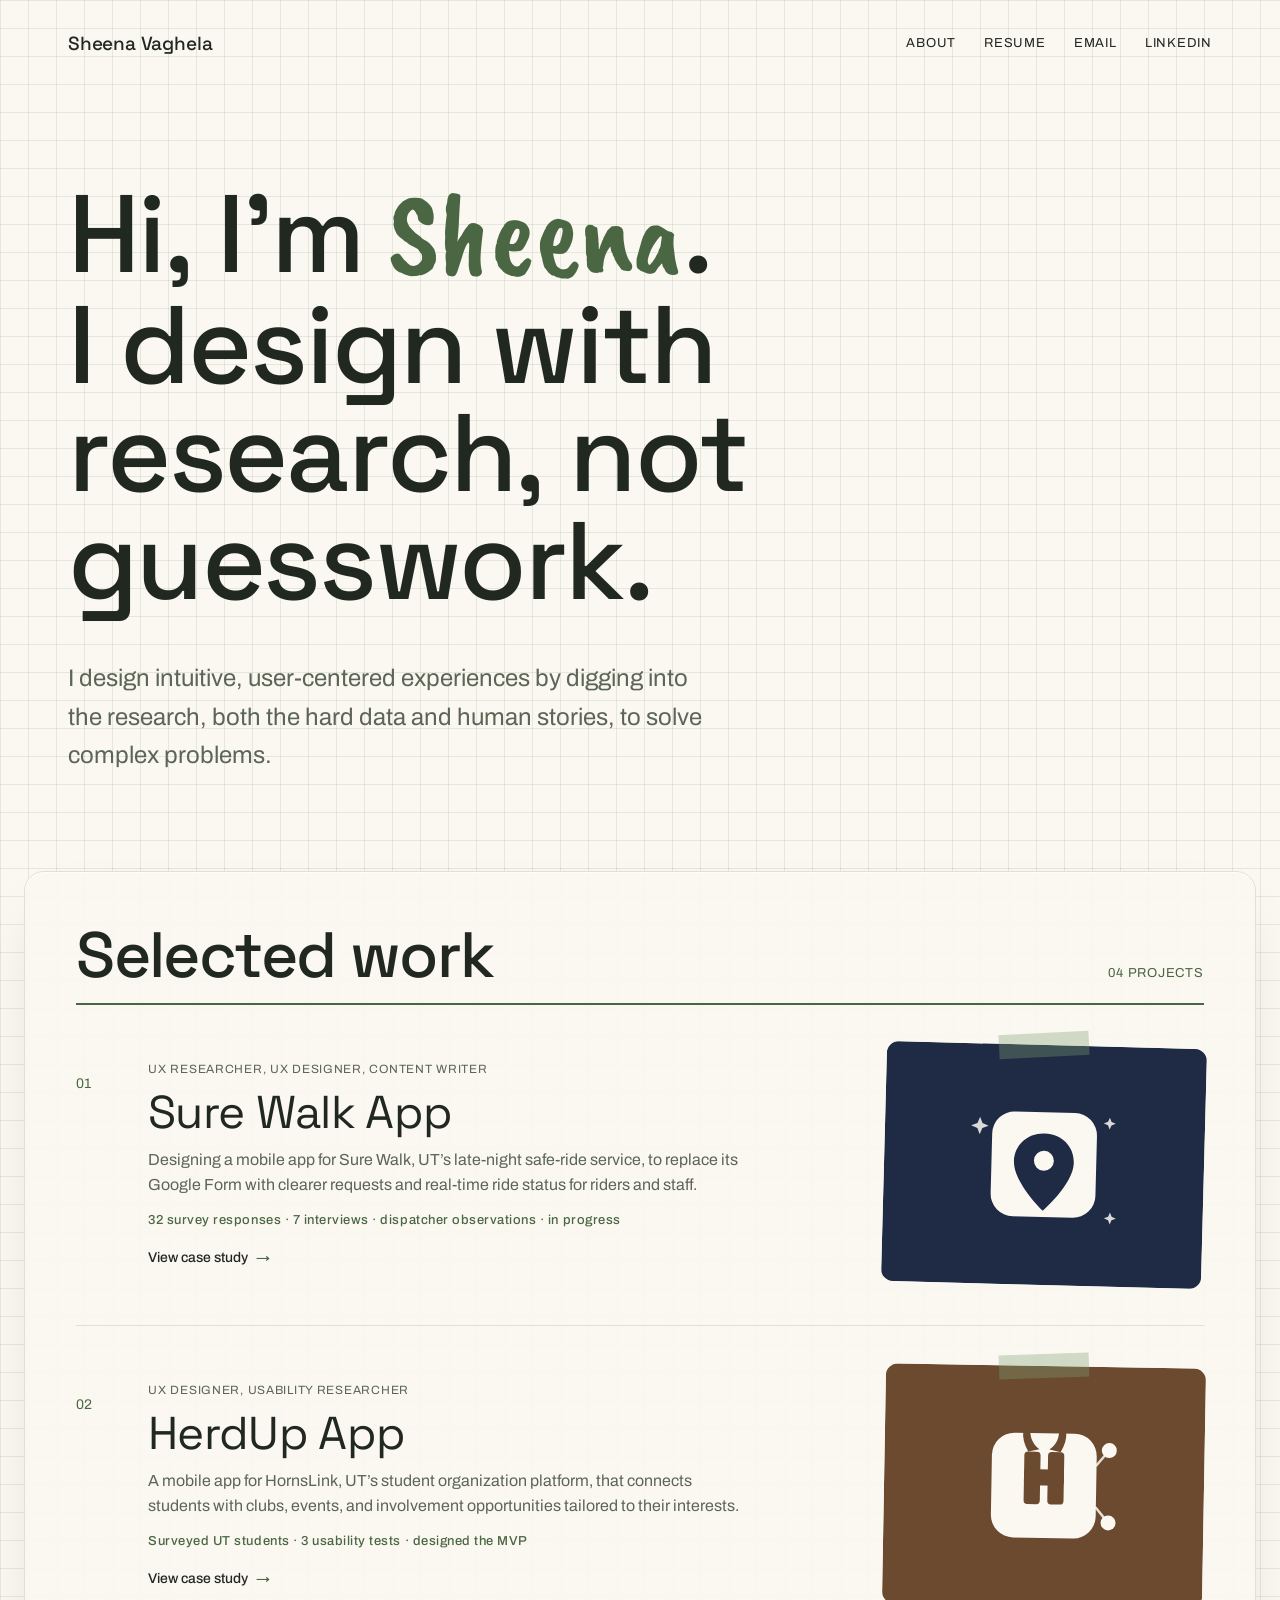
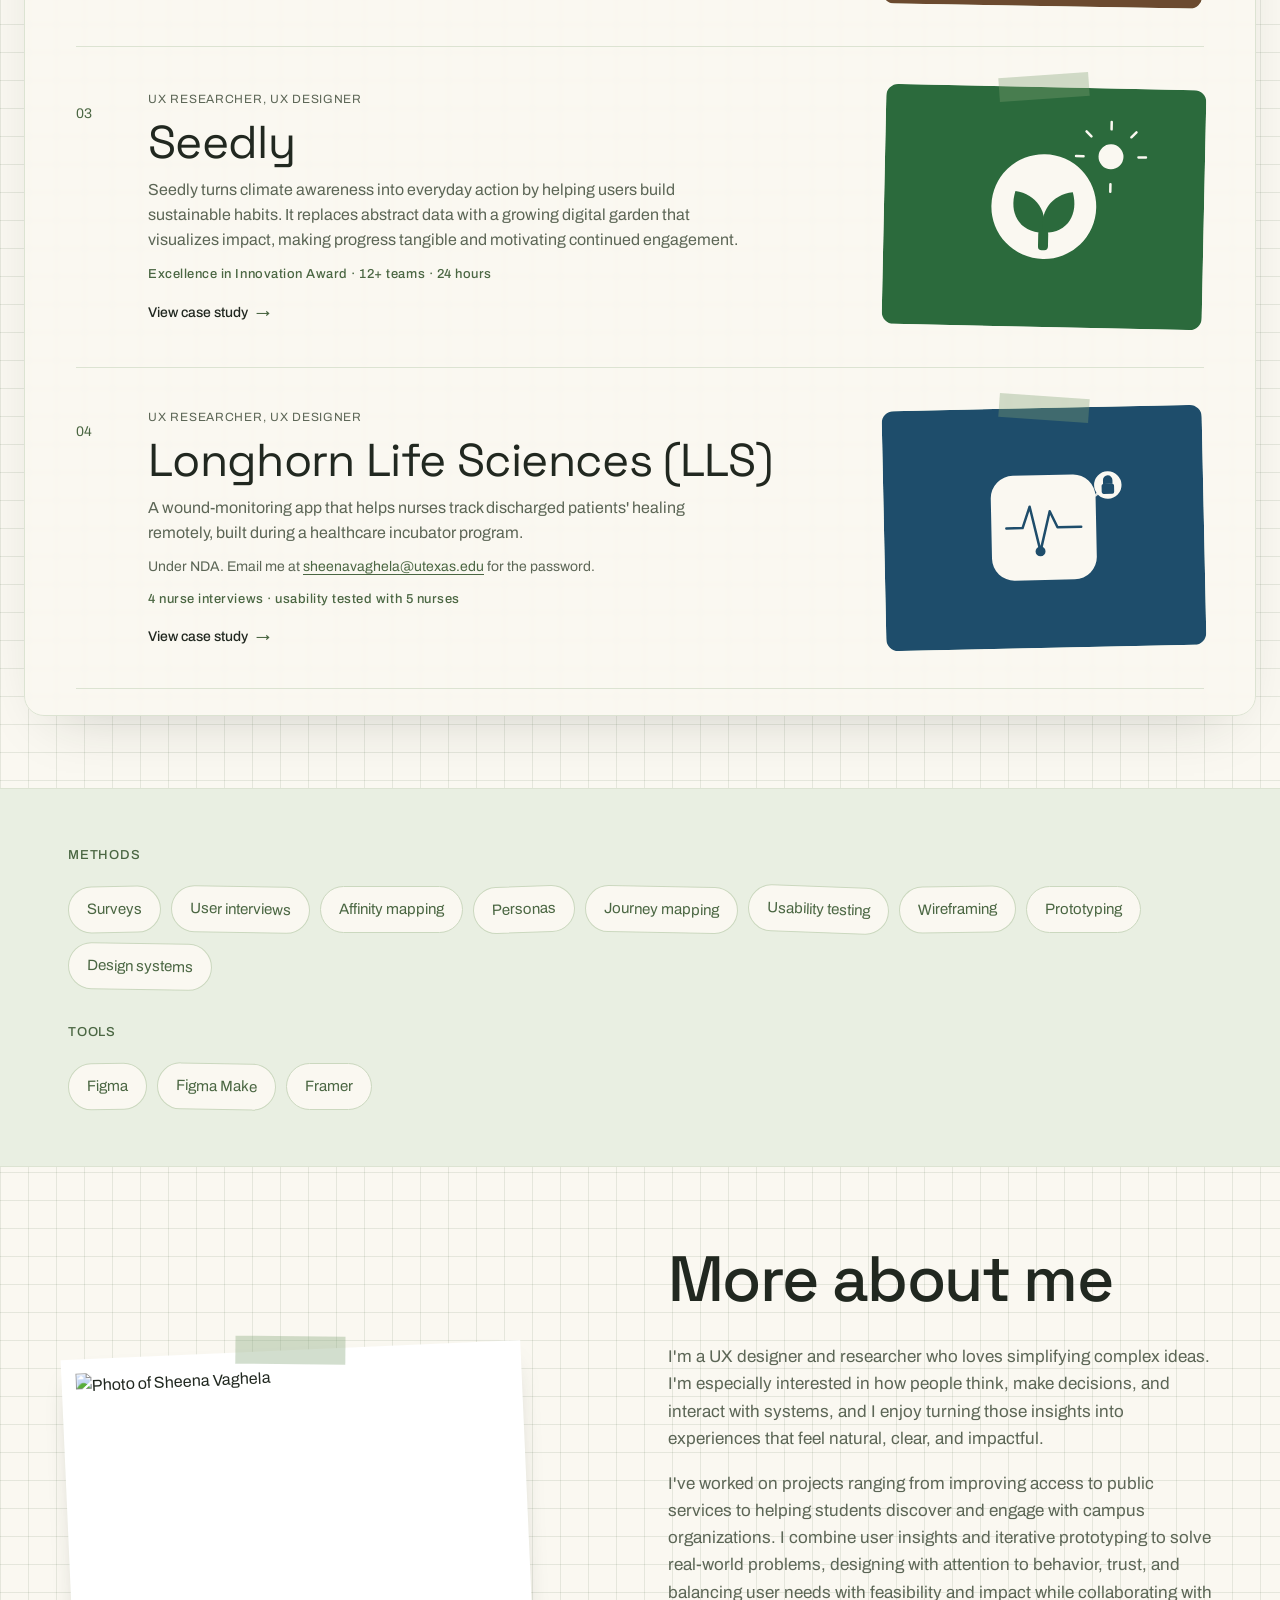
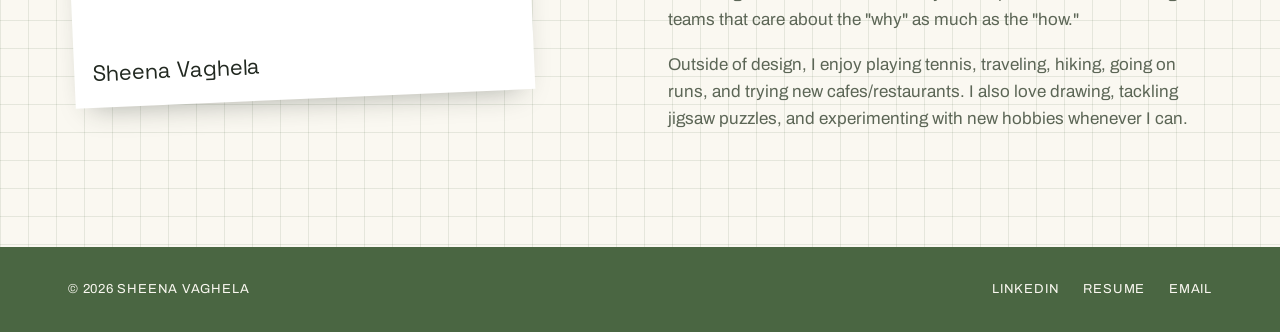
==== commit 6df38257: "Archive SBEE case study and tidy homepage and case studies - Move SBEE to _archive/ so it is kept bu" ====
--- a/index.html
+++ b/index.html
@@ -29,15 +29,11 @@
 
   <section class="hm-hero">
     <div class="hm-hero-in">
-      <div class="hm-eyebrow fx" style="--fd:.7s; --fdl:.1s;">UX Designer &amp; Researcher</div>
       <h1 aria-label="Hi, I’m Sheena. I design with research, not guesswork.">
         <span class="ln" aria-hidden="true"><span class="w" style="--d:0.15s;">Hi,</span> <span class="w" style="--d:0.25s;">I’m</span> <span class="w name tight" style="--d:0.35s;">Sheena</span><span class="w tight" style="--d:0.45s;">.</span></span>
         <span class="ln" aria-hidden="true"><span class="w" style="--d:0.55s;">I</span> <span class="w" style="--d:0.62s;">design</span> <span class="w" style="--d:0.69s;">with</span> <span style="white-space:nowrap;"><span class="w key tight" style="--d:0.76s;">research</span><span class="w" style="--d:0.83s;">,</span></span> <span class="w" style="--d:0.9s;">not</span> <span class="w" style="--d:0.97s;">guesswork.</span></span>
       </h1>
       <p class="hm-intro fx" style="--fd:.8s; --fdl:.45s;">I design intuitive, user-centered experiences by digging into the research, both the hard data and human stories, to solve complex problems.</p>
-      <div class="hm-pillwrap fx" style="--fd:.8s; --fdl:.6s;">
-        <span class="hm-status"><span class="dot"></span>Seeking Summer 2027 internships</span>
-      </div>
     </div>
   </section>
 
@@ -45,7 +41,7 @@
     <div class="hm-card">
       <div class="hm-headrow" data-reveal>
         <h2 class="hm-h2">Selected work</h2>
-        <span class="hm-count">05 projects</span>
+        <span class="hm-count">04 projects</span>
       </div>
 
       <a class="case hm-row reveal" href="project-surewalk.html" aria-label="View Sure Walk App case study">
@@ -81,38 +77,9 @@
         </div>
       </a>
 
-      <a class="case hm-row reveal" href="project-electricity-access.html" aria-label="View SBEE Digital case study">
+      <a class="case hm-row reveal" href="project-herdup.html" aria-label="View HerdUp App case study">
         <div class="hm-text">
           <span class="case-index">02</span>
-          <div>
-            <span class="case-tag">Product Designer</span>
-            <h3><span class="hm-hl">SBEE Digital: Electricity Access Platform for Benin</span></h3>
-            <p>A platform that digitizes and simplifies electricity applications for the Société Béninoise d'Énergie Électrique in Benin.</p>
-            <p class="hm-proof">3 user roles · web + mobile · design system &amp; journey maps</p>
-            <div class="hm-more">View case study <span class="arr">→</span></div>
-          </div>
-        </div>
-        <div class="case-media hm-thumb" style="--rot:-1.5deg;">
-          <div class="hm-tilt"><div class="frame thumb-sbee">
-            <svg class="thumb-illustration" viewBox="0 0 200 150" aria-hidden="true">
-              <g class="thumb-scroll">
-                <circle class="pulse-ring" cx="100" cy="75" r="47" />
-                <circle class="pulse-ring pulse-ring-2" cx="100" cy="75" r="47" />
-                <g class="thumb-float">
-                  <rect class="thumb-shape-soft" x="58" y="33" width="84" height="84" rx="18" />
-                  <path class="thumb-cutout" d="M109 44 L84 80 L97 80 L91 106 L118 66 L103 66 Z" />
-                </g>
-              </g>
-            </svg>
-          </div></div>
-          <span class="hm-tape" style="--tape:3deg;"></span>
-          <div class="hm-note" aria-hidden="true">Public services</div>
-        </div>
-      </a>
-
-      <a class="case hm-row reveal" href="project-herdup.html" aria-label="View HerdUp App case study">
-        <div class="hm-text">
-          <span class="case-index">03</span>
           <div>
             <span class="case-tag">UX Designer, Usability Researcher</span>
             <h3><span class="hm-hl">HerdUp App</span></h3>
@@ -147,7 +114,7 @@
 
       <a class="case hm-row reveal" href="project-seedly.html" aria-label="View Seedly case study">
         <div class="hm-text">
-          <span class="case-index">04</span>
+          <span class="case-index">03</span>
           <div>
             <span class="case-tag">UX Researcher, UX Designer</span>
             <h3><span class="hm-hl">Seedly</span></h3>
@@ -187,7 +154,7 @@
 
       <div class="case hm-row reveal hm-row-stretch">
         <div class="hm-text">
-          <span class="case-index">05</span>
+          <span class="case-index">04</span>
           <div>
             <span class="case-tag">UX Researcher, UX Designer</span>
             <h3><a class="hm-stretch" href="project-aidetect.html" aria-label="View Longhorn Life Sciences (LLS) case study (password protected)"><span class="hm-hl">Longhorn Life Sciences (LLS)</span></a></h3>
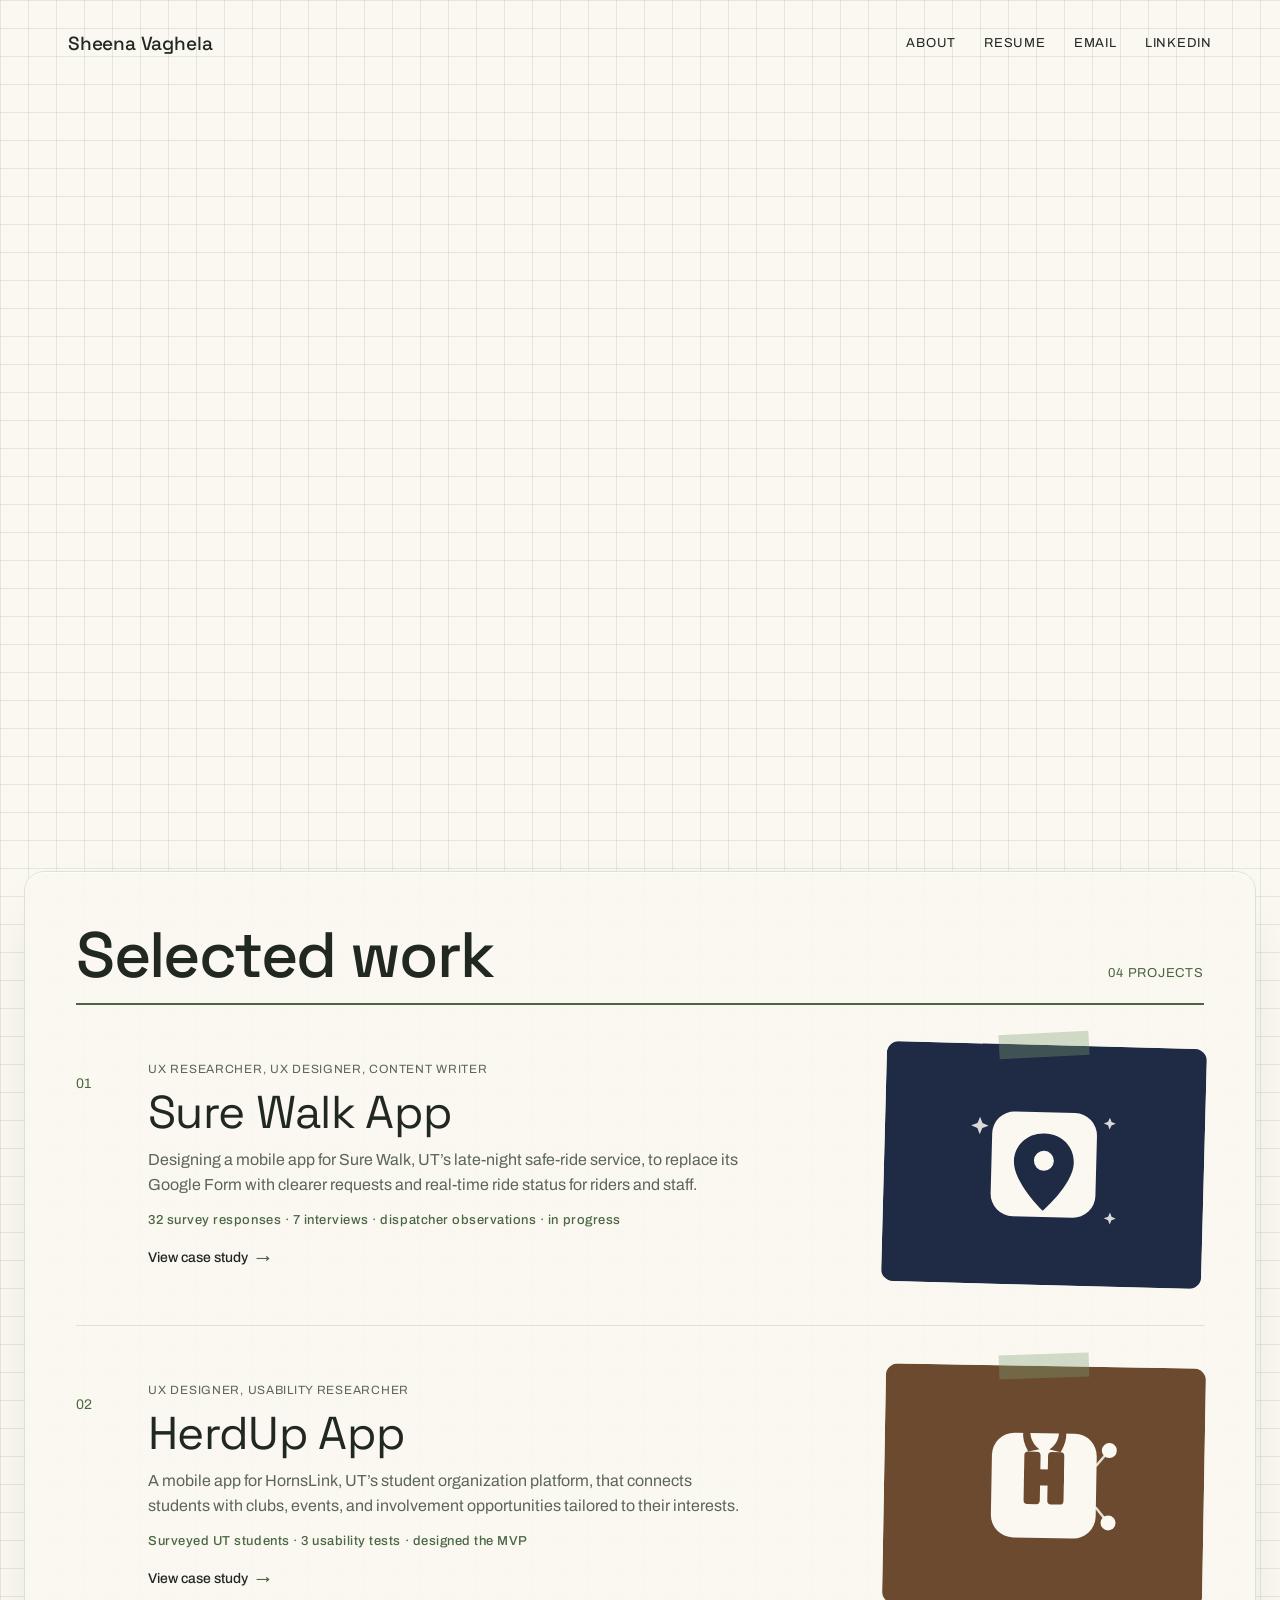
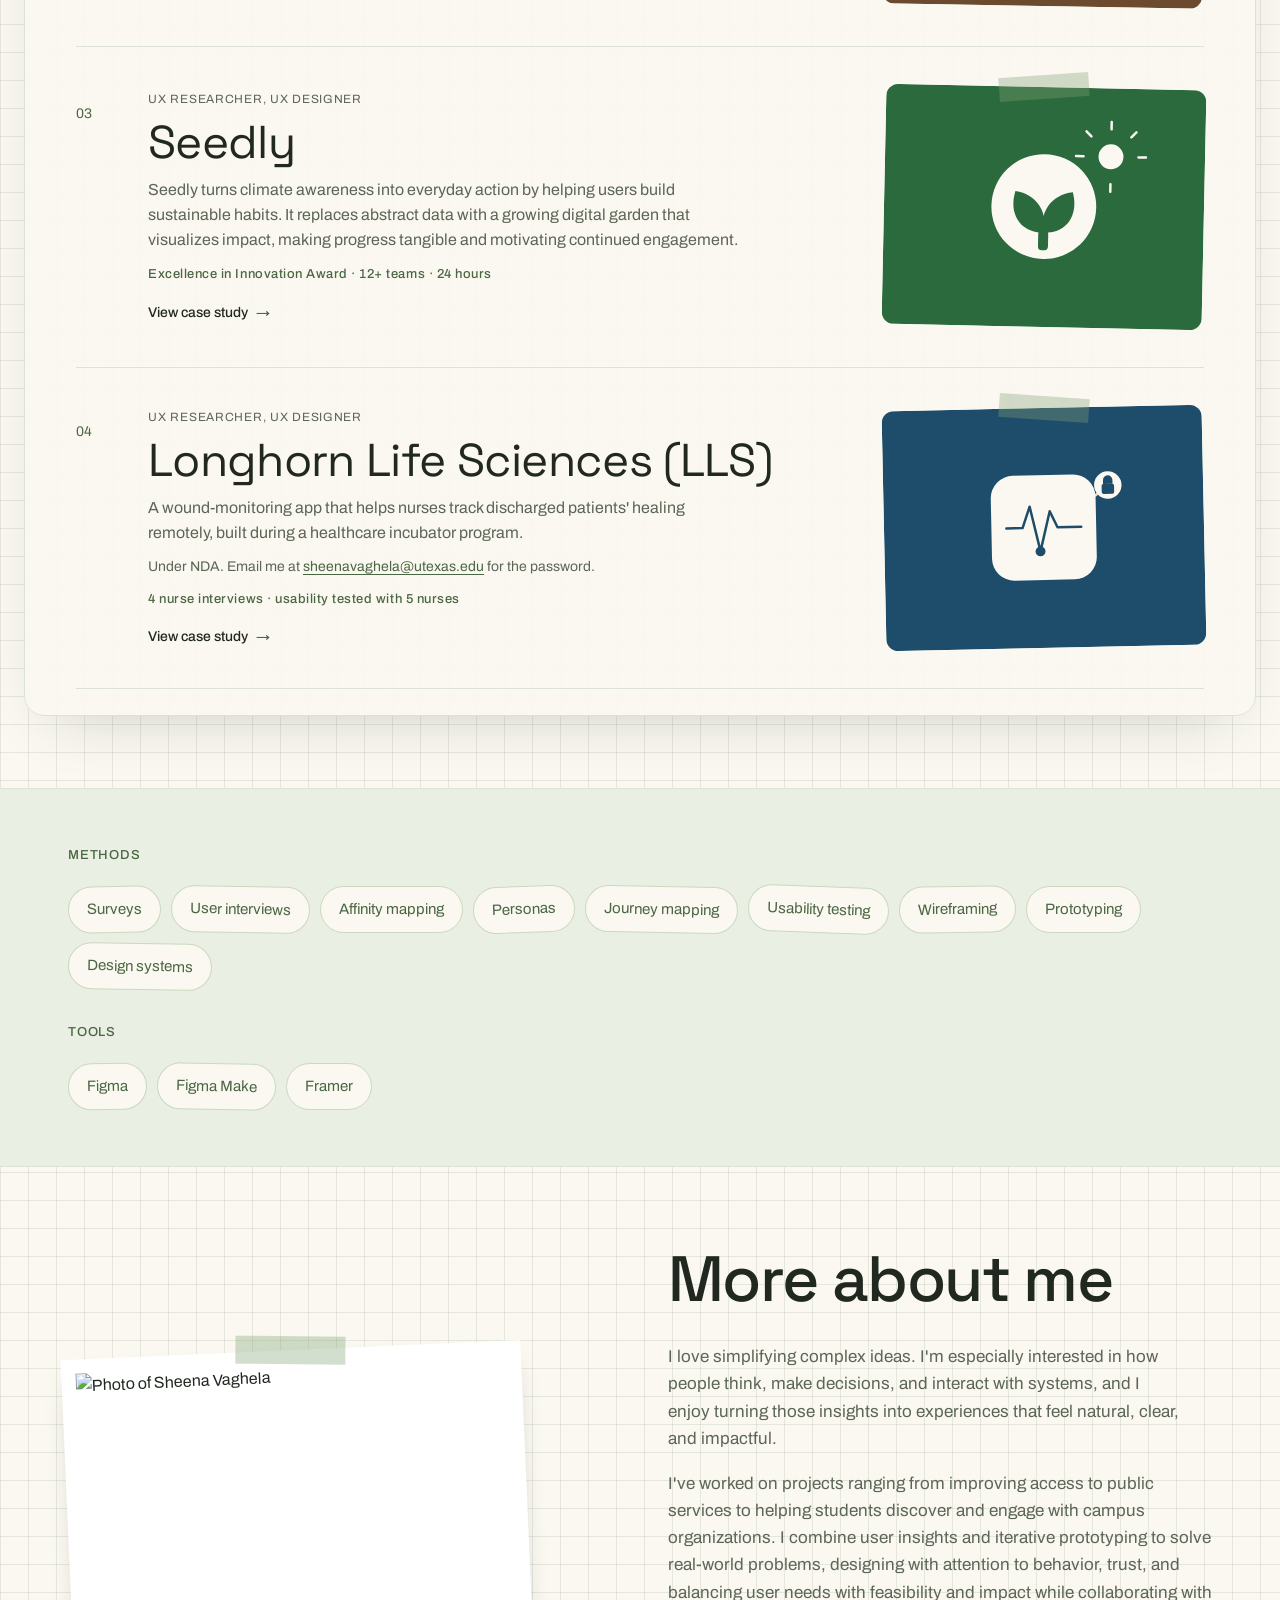
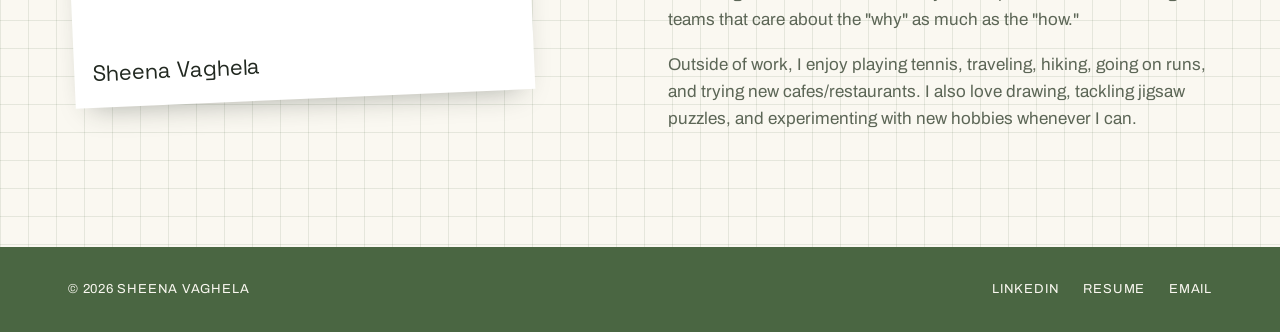
==== commit 4927f981: "Drop explicit designer/researcher labels from About me Co-Authored-By: Claude Opus 5.5 <noreply@anth" ====
--- a/index.html
+++ b/index.html
@@ -222,9 +222,9 @@
     </figure>
     <div class="hm-about-body">
       <h2 class="hm-h2">More about me</h2>
-      <p>I'm a UX designer and researcher who loves simplifying complex ideas. I'm especially interested in how people think, make decisions, and interact with systems, and I enjoy turning those insights into experiences that feel natural, clear, and impactful.</p>
+      <p>I love simplifying complex ideas. I'm especially interested in how people think, make decisions, and interact with systems, and I enjoy turning those insights into experiences that feel natural, clear, and impactful.</p>
       <p>I've worked on projects ranging from improving access to public services to helping students discover and engage with campus organizations. I combine user insights and iterative prototyping to solve real-world problems, designing with attention to behavior, trust, and balancing user needs with feasibility and impact while collaborating with teams that care about the "why" as much as the "how."</p>
-      <p>Outside of design, I enjoy playing tennis, traveling, hiking, going on runs, and trying new cafes/restaurants. I also love drawing, tackling jigsaw puzzles, and experimenting with new hobbies whenever I can.</p>
+      <p>Outside of work, I enjoy playing tennis, traveling, hiking, going on runs, and trying new cafes/restaurants. I also love drawing, tackling jigsaw puzzles, and experimenting with new hobbies whenever I can.</p>
     </div>
   </section>
 
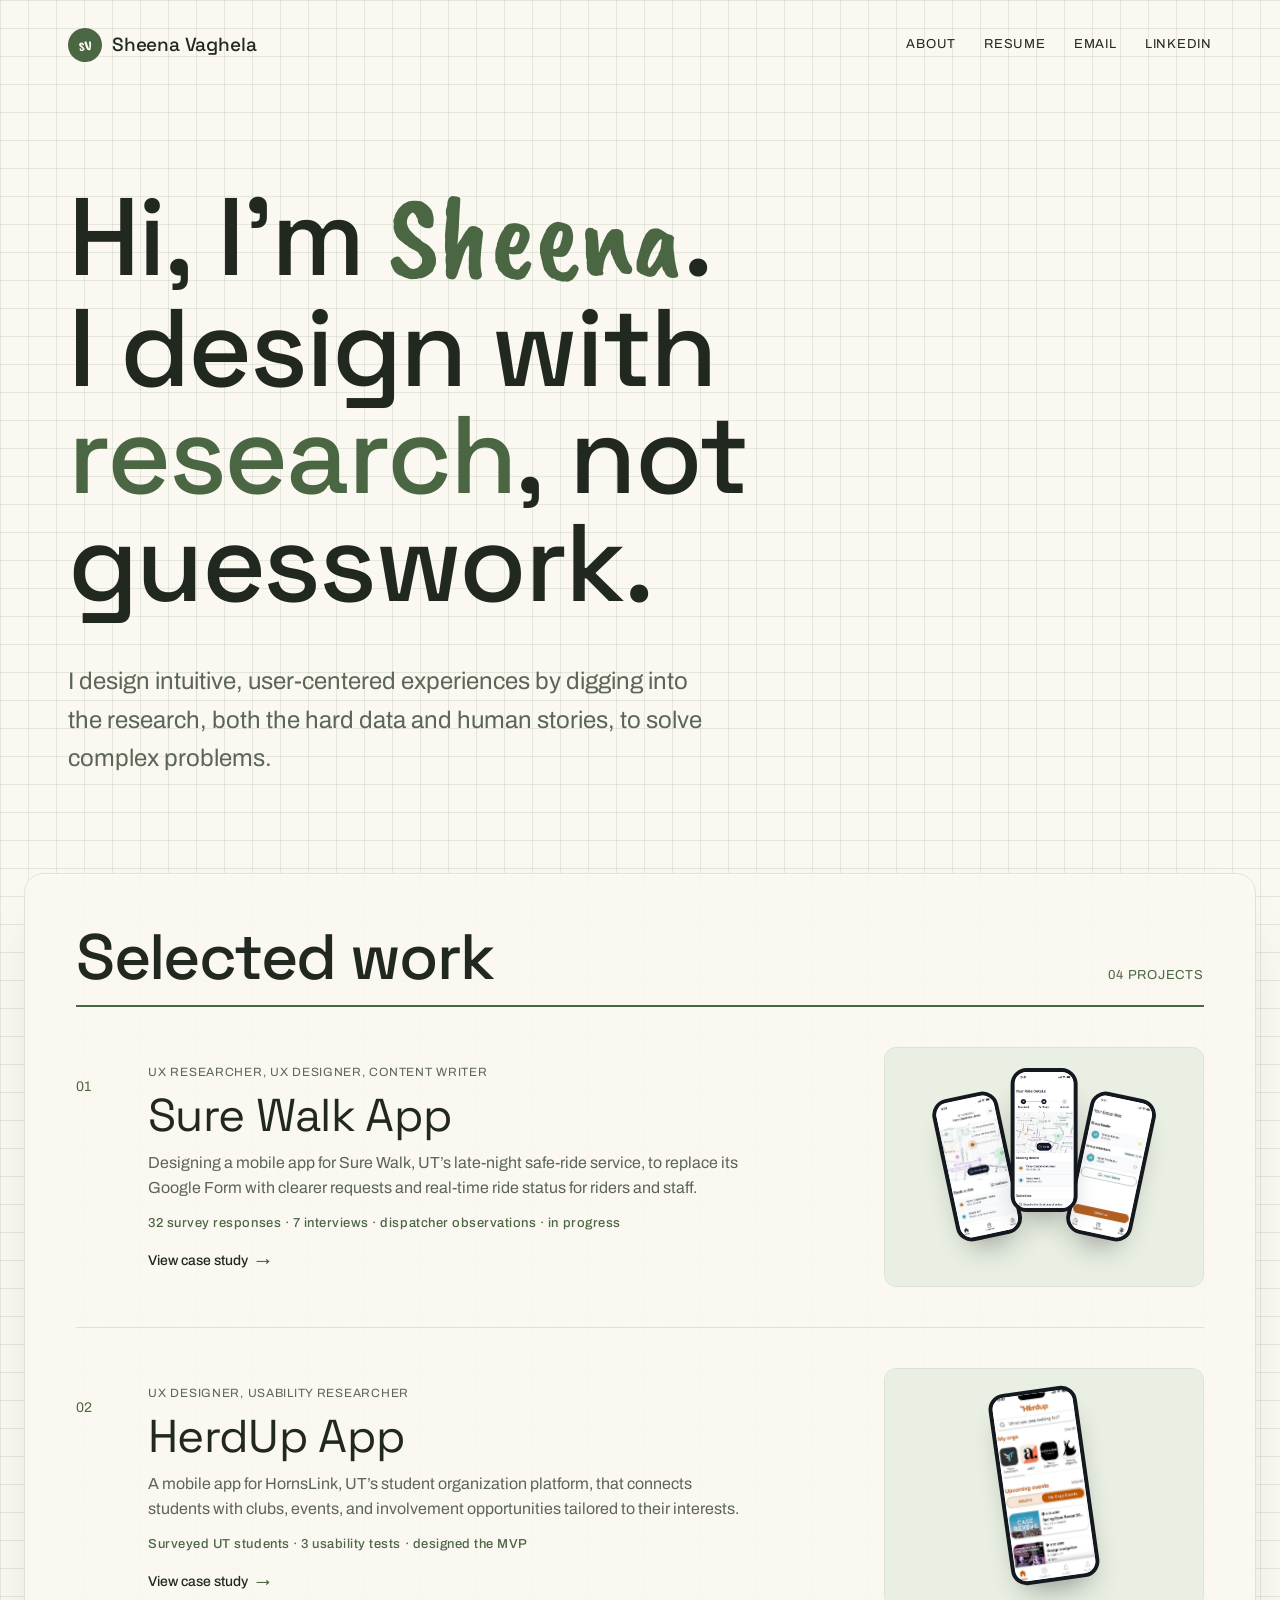
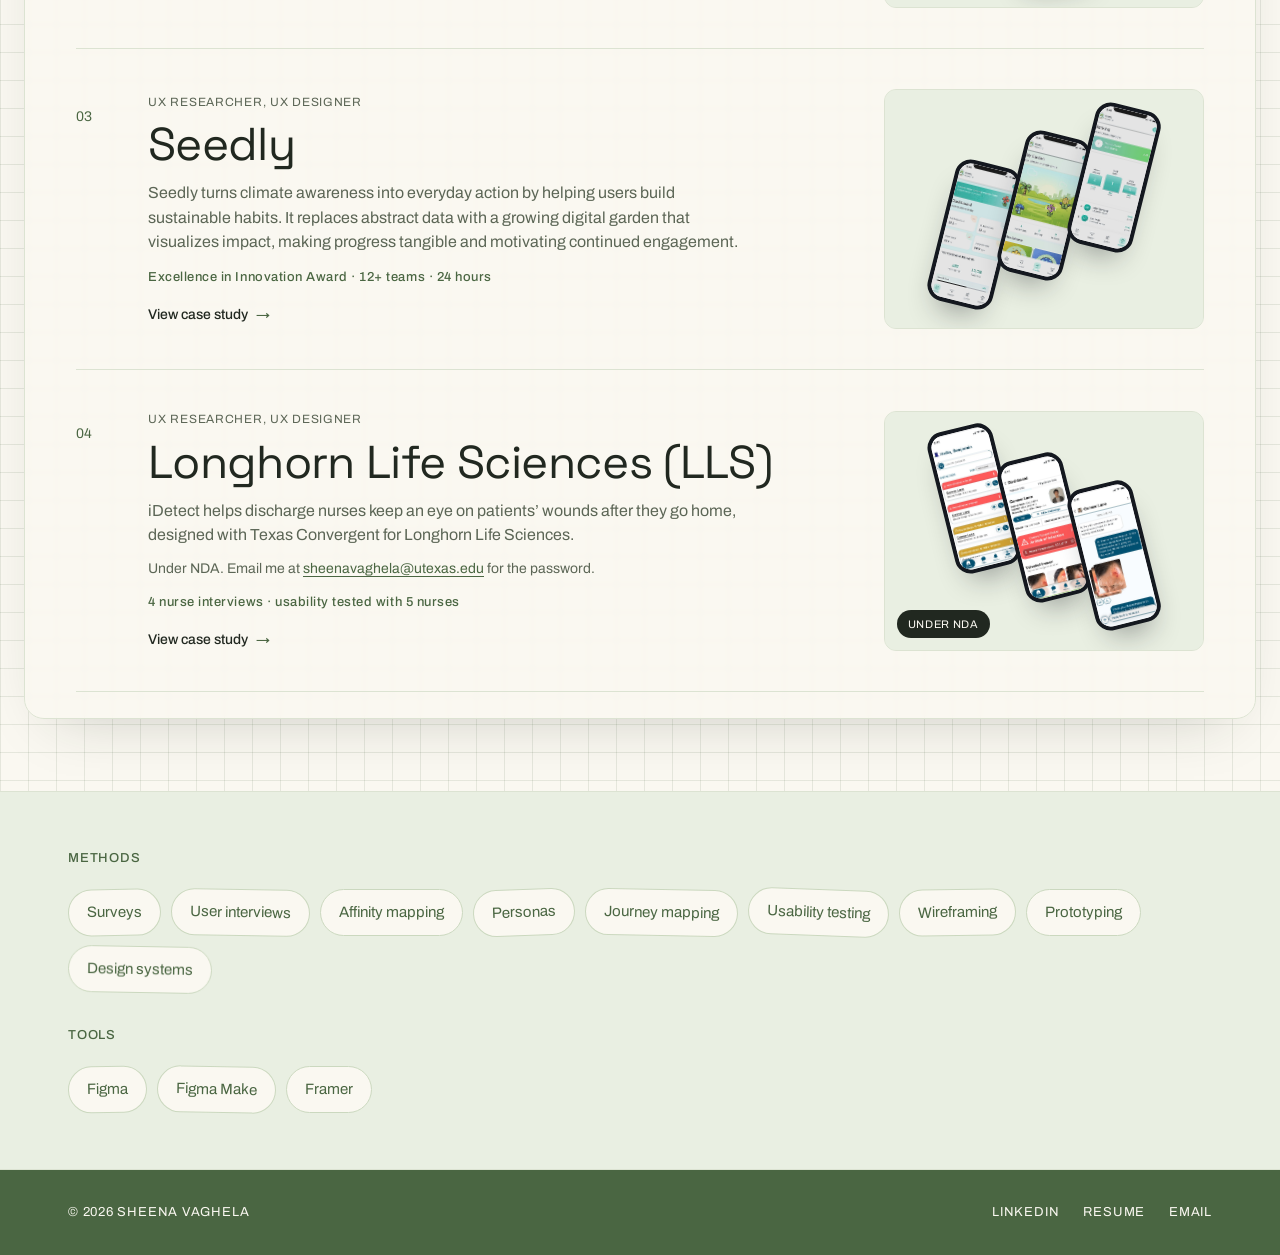
==== commit 358e34a9: "Add About page, angled project thumbnails, nav badge, and LLS rewrite - Move About into its own page" ====
--- a/index.html
+++ b/index.html
@@ -7,17 +7,17 @@
 <meta name="description" content="Sheena Vaghela's Portfolio | UX Designer &amp; Researcher">
 <link rel="icon" href="data:image/svg+xml,%3Csvg xmlns='http://www.w3.org/2000/svg' viewBox='0 0 64 64'%3E%3Crect width='64' height='64' rx='14' fill='%23FAF8F1'/%3E%3Ctext x='32' y='43' font-family='Georgia,serif' font-size='34' fill='%234A6642' text-anchor='middle'%3ES%3C/text%3E%3C/svg%3E">
 <script>document.documentElement.classList.add('js');</script>
-<link rel="stylesheet" href="styles.css?v=3">
-<link rel="stylesheet" href="home.css?v=3">
+<link rel="stylesheet" href="styles.css?v=5">
+<link rel="stylesheet" href="home.css?v=9">
 </head>
 <body class="home">
 <div class="hm-page" id="top">
 
 <header class="site">
   <div class="nav">
-    <a class="nav-name" href="#top">Sheena Vaghela</a>
+    <a class="nav-name" href="#top" aria-label="Sheena Vaghela, home"><span class="nav-mark" aria-hidden="true">sv</span><span class="nav-label">Sheena Vaghela</span></a>
     <div class="nav-links">
-      <a href="#about">About</a>
+      <a href="about.html">About</a>
       <a href="resume-sheena-vaghela.pdf" target="_blank" rel="noopener">Resume</a>
       <a href="mailto:sheenavaghela@utexas.edu">Email</a>
       <a class="btn" href="https://www.linkedin.com/in/sheena-vaghela" target="_blank" rel="noopener">LinkedIn</a>
@@ -55,24 +55,8 @@
             <div class="hm-more">View case study <span class="arr">→</span></div>
           </div>
         </div>
-        <div class="case-media hm-thumb" style="--rot:1.5deg;">
-          <div class="hm-tilt"><div class="frame thumb-surewalk">
-            <svg class="thumb-illustration" viewBox="0 0 200 150" aria-hidden="true">
-              <g class="thumb-scroll">
-                <g class="thumb-star thumb-star-1"><path d="M48 38 l2 5 5 2 -5 2 -2 5 -2 -5 -5 -2 5 -2Z" /></g>
-                <g class="thumb-star thumb-star-2"><path d="M152 36 l1.4 3.4 3.4 1.4 -3.4 1.4 -1.4 3.4 -1.4 -3.4 -3.4 -1.4 3.4 -1.4Z" /></g>
-                <g class="thumb-star thumb-star-2" style="animation-delay:1.6s"><path d="M154 112 l1.4 3.4 3.4 1.4 -3.4 1.4 -1.4 3.4 -1.4 -3.4 -3.4 -1.4 3.4 -1.4Z" /></g>
-                <circle class="pulse-ring" cx="100" cy="75" r="47" />
-                <circle class="pulse-ring pulse-ring-2" cx="100" cy="75" r="47" />
-                <g class="thumb-float">
-                  <rect class="thumb-shape-soft" x="58" y="33" width="84" height="84" rx="18" />
-                  <path class="thumb-cutout" d="M100 50 C86 50 76 60 76 73 C76 90 100 112 100 112 C100 112 124 90 124 73 C124 60 114 50 100 50 Z" />
-                  <circle class="thumb-shape-soft" cx="100" cy="72" r="8" />
-                </g>
-              </g>
-            </svg>
-          </div></div>
-          <span class="hm-tape" style="--tape:-3deg;"></span>
+        <div class="case-media hm-thumb">
+          <div class="hm-tilt"><div class="frame thumb-surewalk"><div class="hm-phones"><div class="hm-phone" style="--x:29%;--y:19%;--r:-12deg;--z:1"><img src="images/thumb-surewalk-1.jpg" alt="Sure Walk home screen with the map and wait time" loading="lazy"></div><div class="hm-phone" style="--x:50%;--y:8%;--r:0deg;--z:2"><img src="images/thumb-surewalk-2.jpg" alt="Your Ride Details screen" loading="lazy"></div><div class="hm-phone" style="--x:71%;--y:19%;--r:12deg;--z:1"><img src="images/thumb-surewalk-3.jpg" alt="Your Group Ride screen with one rider added" loading="lazy"></div></div></div></div>
           <div class="hm-note" aria-hidden="true">Safety at night</div>
         </div>
       </a>
@@ -88,26 +72,8 @@
             <div class="hm-more">View case study <span class="arr">→</span></div>
           </div>
         </div>
-        <div class="case-media hm-thumb" style="--rot:1deg;">
-          <div class="hm-tilt"><div class="frame thumb-herdup">
-            <svg class="thumb-illustration" viewBox="0 0 200 150" aria-hidden="true">
-              <g class="thumb-scroll">
-                <line class="draw-line" x1="142" y1="58" x2="152" y2="46" />
-                <line class="draw-line" x1="142" y1="92" x2="152" y2="104" />
-                <circle class="thumb-node thumb-node-a" cx="152" cy="46" r="6" />
-                <circle class="thumb-node thumb-node-b" cx="152" cy="104" r="6" />
-                <g class="thumb-float">
-                  <rect class="thumb-shape-soft" x="58" y="33" width="84" height="84" rx="18" />
-                  <path class="thumb-cutout" d="M87 48 Q77 30 90 22 Q85 38 96 46 Z" />
-                  <path class="thumb-cutout" d="M113 48 Q123 30 110 22 Q115 38 104 46 Z" />
-                  <rect class="thumb-cutout" x="84" y="48" width="13" height="42" rx="3" />
-                  <rect class="thumb-cutout" x="103" y="48" width="13" height="42" rx="3" />
-                  <rect class="thumb-cutout" x="84" y="62" width="32" height="13" rx="3" />
-                </g>
-              </g>
-            </svg>
-          </div></div>
-          <span class="hm-tape" style="--tape:-2deg;"></span>
+        <div class="case-media hm-thumb">
+          <div class="hm-tilt"><div class="frame thumb-herdup"><div class="hm-phones hm-phones-single"><div class="hm-phone" style="--x:50%;--y:8%;--r:-8deg;--z:1"><img src="images/thumb-herdup.jpg" alt="HerdUp home screen with My Orgs and upcoming events" loading="lazy"></div></div></div></div>
           <div class="hm-note" aria-hidden="true">Community</div>
         </div>
       </a>
@@ -123,31 +89,8 @@
             <div class="hm-more">View case study <span class="arr">→</span></div>
           </div>
         </div>
-        <div class="case-media hm-thumb" style="--rot:1.2deg;">
-          <div class="hm-tilt"><div class="frame thumb-seedly">
-            <svg class="thumb-illustration" viewBox="0 0 200 150" aria-hidden="true">
-              <g class="thumb-scroll">
-                <g class="thumb-sun">
-                  <circle cx="153" cy="34" r="10" />
-                  <g class="thumb-rays">
-                    <line x1="153" y1="12" x2="153" y2="6" />
-                    <line x1="153" y1="56" x2="153" y2="62" />
-                    <line x1="131" y1="34" x2="125" y2="34" />
-                    <line x1="175" y1="34" x2="181" y2="34" />
-                    <line x1="137" y1="18" x2="133" y2="14" />
-                    <line x1="169" y1="18" x2="173" y2="14" />
-                  </g>
-                </g>
-                <g class="thumb-float">
-                  <circle class="thumb-shape-soft" cx="100" cy="75" r="42" />
-                  <path class="thumb-leaf thumb-leaf-1" d="M100 96 C80 96 72 80 77 63 C94 65 104 80 100 96 Z" />
-                  <path class="thumb-leaf thumb-leaf-2" d="M100 96 C120 96 128 80 123 63 C106 65 96 80 100 96 Z" />
-                  <rect class="thumb-cutout" x="96" y="94" width="8" height="16" rx="3" />
-                </g>
-              </g>
-            </svg>
-          </div></div>
-          <span class="hm-tape" style="--tape:-4deg;"></span>
+        <div class="case-media hm-thumb">
+          <div class="hm-tilt"><div class="frame thumb-seedly"><div class="hm-phones"><div class="hm-phone" style="--x:28%;--y:30%;--r:14deg;--z:1"><img src="images/thumb-seedly-1.jpg" alt="Seedly dashboard" loading="lazy"></div><div class="hm-phone" style="--x:50%;--y:18%;--r:14deg;--z:1"><img src="images/thumb-seedly-2.jpg" alt="My Garden screen" loading="lazy"></div><div class="hm-phone" style="--x:72%;--y:6%;--r:14deg;--z:1"><img src="images/thumb-seedly-3.jpg" alt="Ranking screen" loading="lazy"></div></div></div></div>
           <div class="hm-note" aria-hidden="true">Habits</div>
         </div>
       </a>
@@ -158,29 +101,14 @@
           <div>
             <span class="case-tag">UX Researcher, UX Designer</span>
             <h3><a class="hm-stretch" href="project-aidetect.html" aria-label="View Longhorn Life Sciences (LLS) case study (password protected)"><span class="hm-hl">Longhorn Life Sciences (LLS)</span></a></h3>
-            <p>A wound-monitoring app that helps nurses track discharged patients' healing remotely, built during a healthcare incubator program.</p>
+            <p>iDetect helps discharge nurses keep an eye on patients’ wounds after they go home, designed with Texas Convergent for Longhorn Life Sciences.</p>
             <p class="hm-nda">Under NDA. Email me at <a href="mailto:sheenavaghela@utexas.edu">sheenavaghela@utexas.edu</a> for the password.</p>
             <p class="hm-proof">4 nurse interviews · usability tested with 5 nurses</p>
             <div class="hm-more">View case study <span class="arr">→</span></div>
           </div>
         </div>
-        <div class="case-media hm-thumb" style="--rot:-1.2deg;">
-          <div class="hm-tilt"><div class="frame thumb-idetect">
-            <svg class="thumb-illustration" viewBox="0 0 200 150" aria-hidden="true">
-              <g class="thumb-scroll">
-                <line class="draw-line" x1="142" y1="50" x2="152" y2="42" />
-                <circle class="thumb-node" cx="152" cy="42" r="11" />
-                <rect class="thumb-cutout" x="147" y="41" width="10" height="8" rx="1.5" />
-                <path class="thumb-cutout" d="M149 41 V38 a3 3 0 0 1 6 0 V41" fill="none" stroke="var(--accent)" stroke-width="1.6" />
-                <g class="thumb-float">
-                  <rect class="thumb-shape-soft" x="58" y="33" width="84" height="84" rx="18" />
-                  <path class="draw-line thumb-pulse" d="M70 75 L83 75 L89 58 L97 94 L105 62 L111 75 L130 75" fill="none" stroke-width="4" stroke-linejoin="round" stroke-linecap="round" />
-                  <circle class="thumb-cutout" cx="97" cy="94" r="4" />
-                </g>
-              </g>
-            </svg>
-          </div></div>
-          <span class="hm-tape" style="--tape:4deg;"></span>
+        <div class="case-media hm-thumb">
+          <div class="hm-tilt"><div class="frame thumb-idetect"><div class="hm-phones"><div class="hm-phone" style="--x:28%;--y:6%;--r:-14deg;--z:1"><img src="images/thumb-lls-1.jpg?v=2" alt="LLS nurse dashboard with patients sorted by wound status" loading="lazy"></div><div class="hm-phone" style="--x:50%;--y:18%;--r:-14deg;--z:1"><img src="images/thumb-lls-2.jpg?v=2" alt="LLS patient detail screen with wound photos" loading="lazy"></div><div class="hm-phone" style="--x:72%;--y:30%;--r:-14deg;--z:1"><img src="images/thumb-lls-3.jpg?v=2" alt="LLS direct message thread between nurse and patient" loading="lazy"></div></div><span class="hm-lock" aria-hidden="true">Under NDA</span></div></div>
           <div class="hm-note" aria-hidden="true">Health</div>
         </div>
       </div>
@@ -214,20 +142,6 @@
     </div>
   </section>
 
-  <section class="hm-about" id="about">
-    <figure class="hm-polaroid" data-reveal>
-      <span class="hm-tape"></span>
-      <img src="https://framerusercontent.com/images/mZ1WjmFvYRBUnL27Hdy6PQY.jpeg?width=1104&height=712" alt="Photo of Sheena Vaghela">
-      <figcaption>Sheena Vaghela</figcaption>
-    </figure>
-    <div class="hm-about-body">
-      <h2 class="hm-h2">More about me</h2>
-      <p>I love simplifying complex ideas. I'm especially interested in how people think, make decisions, and interact with systems, and I enjoy turning those insights into experiences that feel natural, clear, and impactful.</p>
-      <p>I've worked on projects ranging from improving access to public services to helping students discover and engage with campus organizations. I combine user insights and iterative prototyping to solve real-world problems, designing with attention to behavior, trust, and balancing user needs with feasibility and impact while collaborating with teams that care about the "why" as much as the "how."</p>
-      <p>Outside of work, I enjoy playing tennis, traveling, hiking, going on runs, and trying new cafes/restaurants. I also love drawing, tackling jigsaw puzzles, and experimenting with new hobbies whenever I can.</p>
-    </div>
-  </section>
-
 </main>
 
 <footer class="hm-foot">
--- a/styles.css
+++ b/styles.css
@@ -701,3 +701,16 @@
   max-width:calc(100vw - 32px); text-align:center;
 }
 .email-toast.show{ opacity:1; transform:translate(-50%, 0); }
+
+/* ---------- Personal mark in the nav ---------- */
+.nav-name{ display:inline-flex; align-items:center; gap:10px; }
+.nav-mark{
+  display:inline-flex; align-items:center; justify-content:center; flex-shrink:0;
+  width:34px; height:34px; border-radius:50%; background:var(--moss-dark); color:var(--paper);
+  font-family:'Caveat Brush', cursive; font-size:19px; line-height:1; letter-spacing:0; padding-bottom:2px;
+  transform:rotate(-8deg); transition:transform .35s cubic-bezier(.3,1.5,.5,1);
+}
+.nav-name:hover .nav-mark{ transform:rotate(6deg) scale(1.08); }
+@media (max-width:420px){ .nav-mark{ width:30px; height:30px; font-size:17px; } }
+/* on narrow screens the badge stands in for the full name so the links stay on one line */
+@media (max-width:520px){ .nav-label{ display:none; } }
--- a/home.css
+++ b/home.css
@@ -184,12 +184,12 @@
   background:none; border:none;
 }
 .hm-polaroid{
-  position:relative; padding:14px 14px 56px; background:#fff; max-width:460px;
+  position:relative; padding:14px 14px 56px; background:#fff; max-width:400px;
   box-shadow:0 14px 30px -16px rgba(33,40,32,.4); transform:rotate(-2.5deg);
   margin:clamp(0px,8vw,110px) 0 0; transition:transform 1s cubic-bezier(.3,1.4,.5,1);
 }
 .hm-polaroid .hm-tape{ top:-14px; width:110px; height:28px; margin-left:-55px; --tape:3deg; }
-.hm-polaroid img{ display:block; width:100%; max-width:none; aspect-ratio:1104/712; object-fit:cover; }
+.hm-polaroid img{ display:block; width:100%; max-width:none; aspect-ratio:4/5; object-fit:cover; }
 .hm-polaroid figcaption{
   position:absolute; bottom:16px; left:18px; font-family:'Space Grotesk', sans-serif; font-size:22px; color:var(--ink);
 }
@@ -259,3 +259,23 @@
 @media (max-width:760px){
   .home .case-media.hm-thumb{ flex:1 1 100%; }
 }
+
+/* ---------- Project thumbnails: final screen in a phone ---------- */
+.home .case-media.hm-thumb .hm-tilt{ transform:none; background:var(--paper-alt); border:1px solid var(--line); }
+.home .hm-row:hover .hm-tilt{ transform:none; box-shadow:0 24px 40px -24px rgba(33,40,32,.35); }
+.hm-phones{ position:absolute; inset:0; transition:transform .45s cubic-bezier(.3,1.2,.5,1); }
+.hm-phone{
+  position:absolute; left:var(--x); top:var(--y); z-index:var(--z,1); width:21%; aspect-ratio:600 / 1300;
+  transform:translateX(-50%) rotate(var(--r,0deg));
+  border:4px solid #14181f; border-radius:16px; overflow:hidden; background:#fff;
+  box-shadow:0 18px 30px -14px rgba(20,24,31,.45);
+}
+.hm-phones-single .hm-phone{ width:28%; }
+.hm-phone img{ display:block; width:100%; height:100%; object-fit:cover; object-position:top; }
+.home .hm-row:hover .hm-phones{ transform:translateY(-8px); }
+.hm-lock{
+  position:absolute; left:12px; bottom:12px; z-index:2;
+  padding:5px 11px; border-radius:999px; background:var(--ink); color:var(--paper);
+  font-size:11px; letter-spacing:.06em; text-transform:uppercase; white-space:nowrap;
+}
+.home .case-media.hm-thumb .frame{ background:var(--paper-alt); }
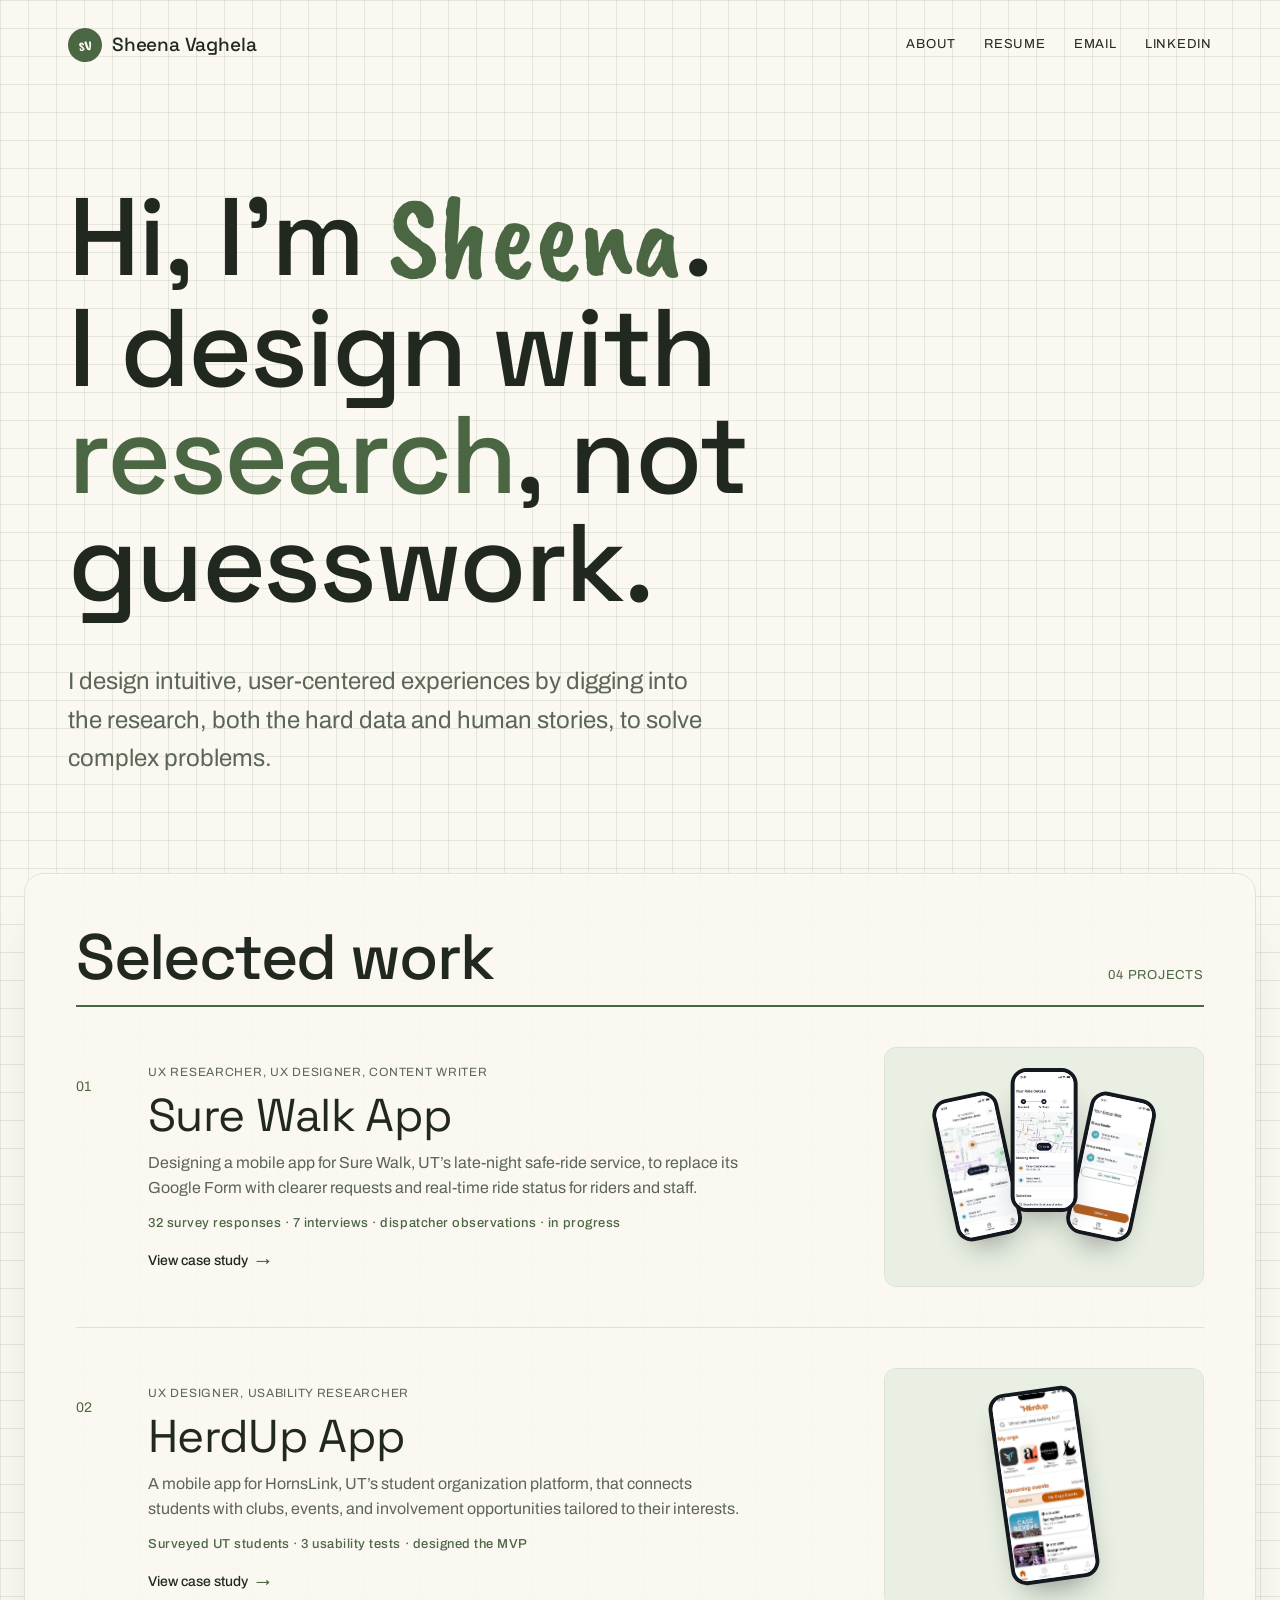
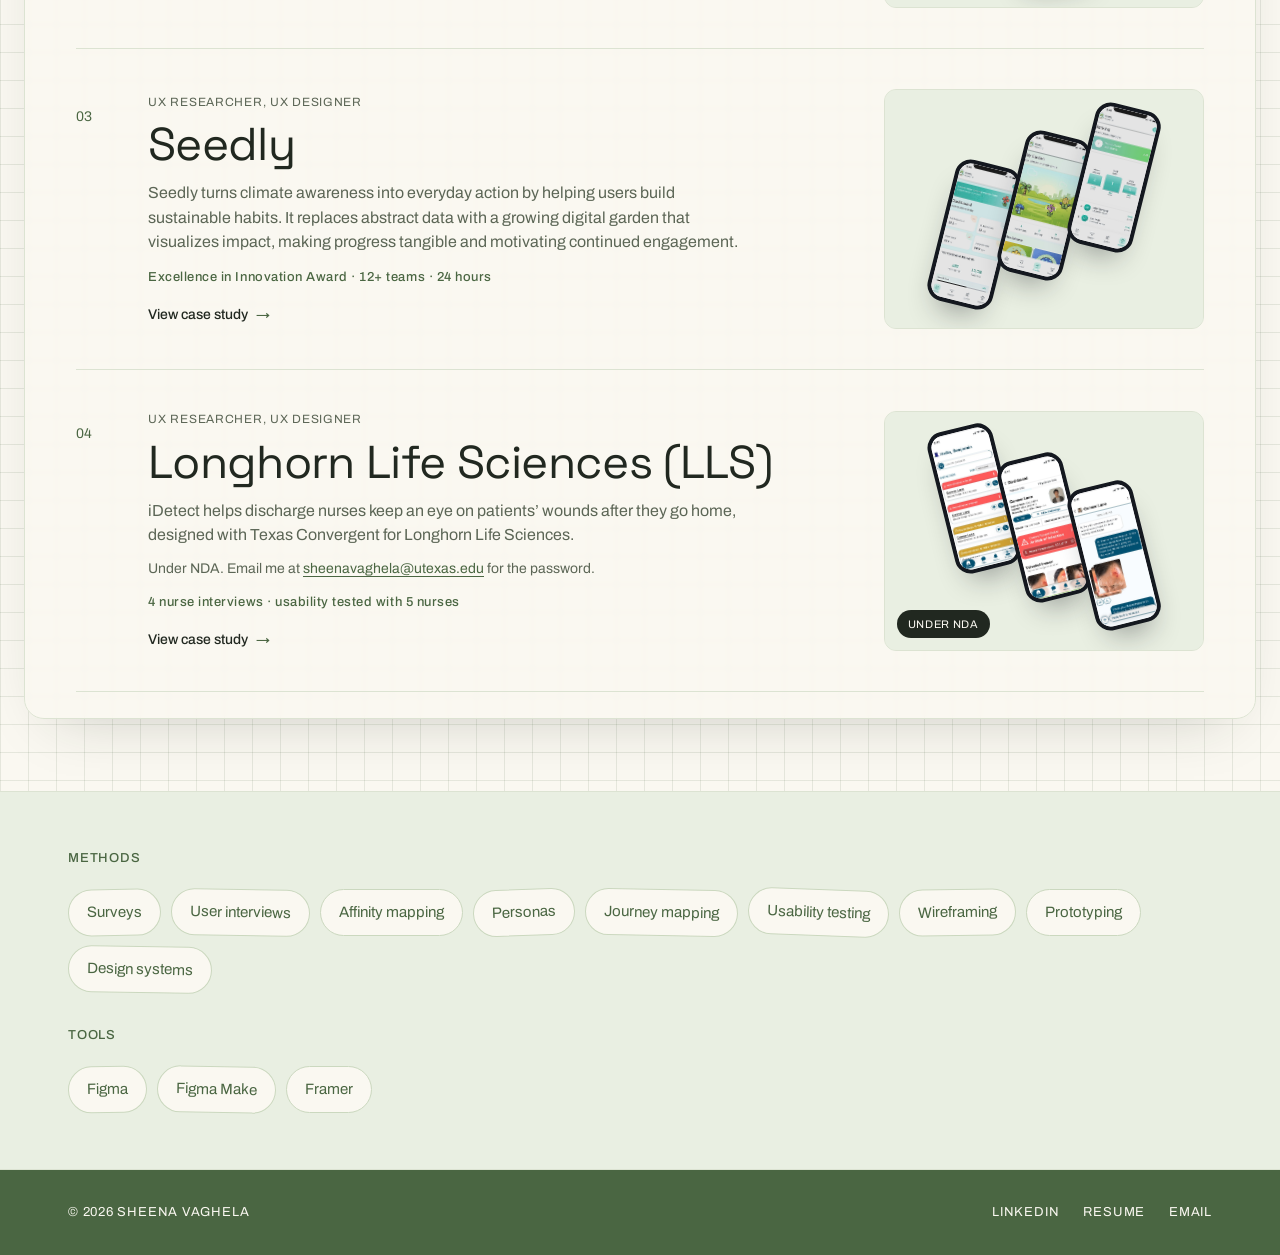
==== commit 8b9b5973: "Center About photo in an even white frame Co-Authored-By: Claude Opus 5.5 <noreply@anthropic.com>" ====
--- a/index.html
+++ b/index.html
@@ -8,7 +8,7 @@
 <link rel="icon" href="data:image/svg+xml,%3Csvg xmlns='http://www.w3.org/2000/svg' viewBox='0 0 64 64'%3E%3Crect width='64' height='64' rx='14' fill='%23FAF8F1'/%3E%3Ctext x='32' y='43' font-family='Georgia,serif' font-size='34' fill='%234A6642' text-anchor='middle'%3ES%3C/text%3E%3C/svg%3E">
 <script>document.documentElement.classList.add('js');</script>
 <link rel="stylesheet" href="styles.css?v=5">
-<link rel="stylesheet" href="home.css?v=9">
+<link rel="stylesheet" href="home.css?v=10">
 </head>
 <body class="home">
 <div class="hm-page" id="top">
--- a/home.css
+++ b/home.css
@@ -184,7 +184,7 @@
   background:none; border:none;
 }
 .hm-polaroid{
-  position:relative; padding:14px 14px 56px; background:#fff; max-width:400px;
+  position:relative; padding:14px; background:#fff; max-width:400px;
   box-shadow:0 14px 30px -16px rgba(33,40,32,.4); transform:rotate(-2.5deg);
   margin:clamp(0px,8vw,110px) 0 0; transition:transform 1s cubic-bezier(.3,1.4,.5,1);
 }
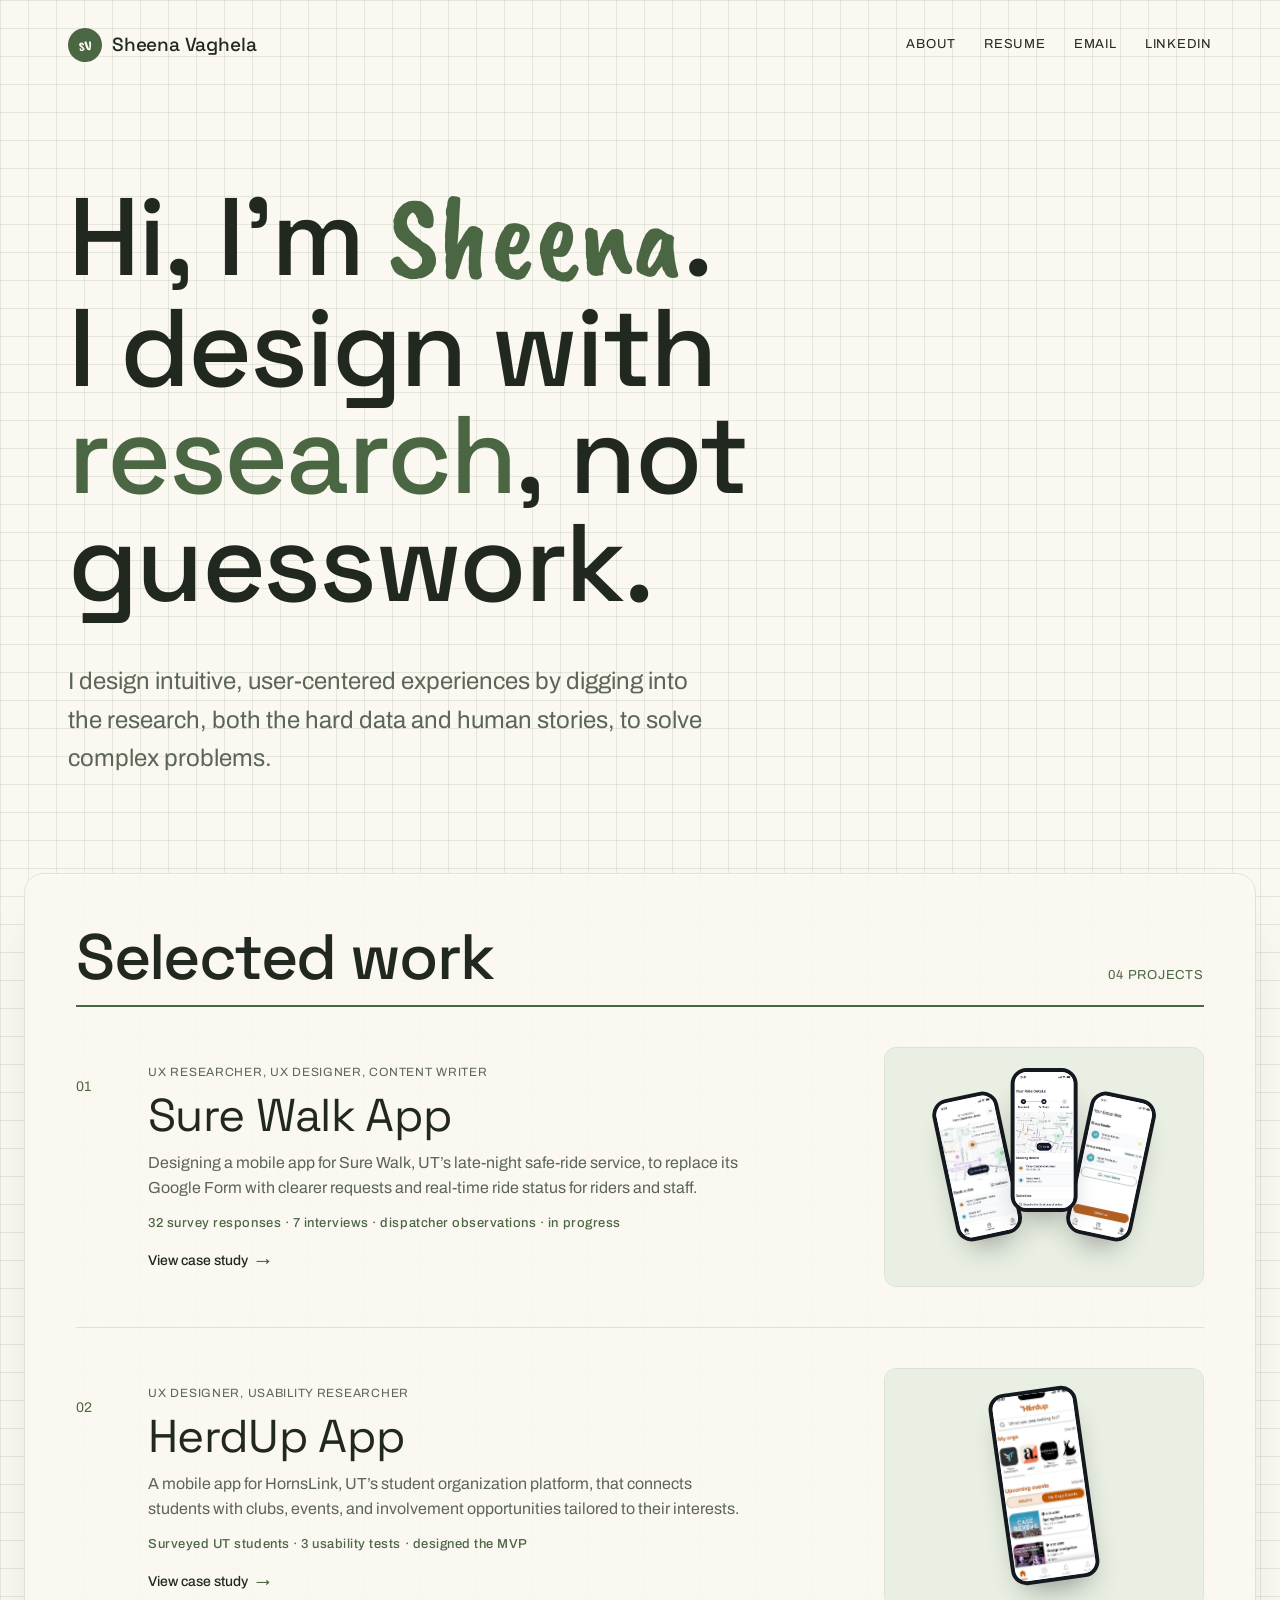
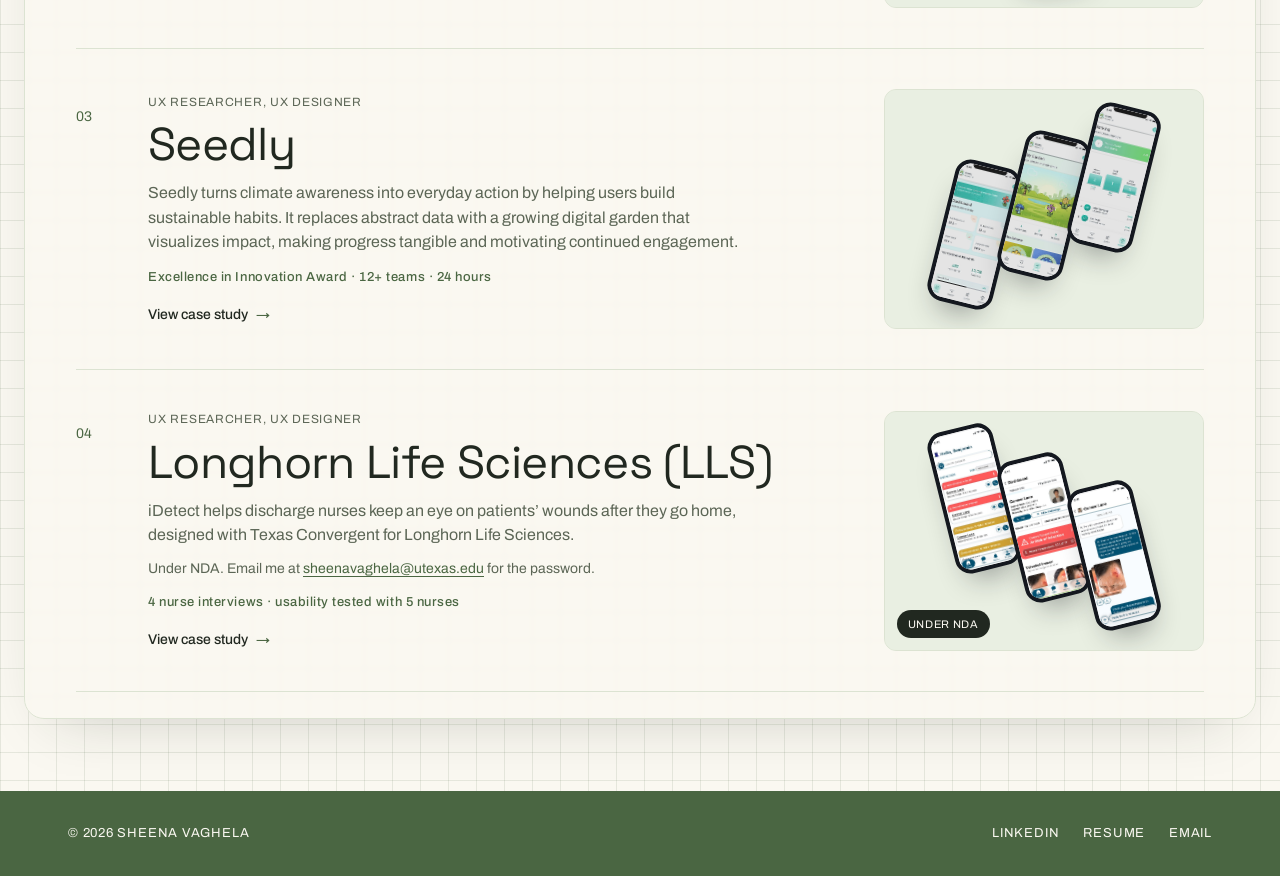
==== commit 5c794394: "Remove Methods and Tools section from homepage Co-Authored-By: Claude Opus 5.5 <noreply@anthropic.co" ====
--- a/index.html
+++ b/index.html
@@ -115,33 +115,6 @@
     </div>
   </section>
 
-  <section class="hm-skills" id="skills" data-reveal>
-    <div class="hm-skills-in">
-      <div class="hm-skill-group">
-        <div class="hm-label">Methods</div>
-        <div class="hm-pills">
-        <span class="hm-pill" style="--i:0; --r:-1deg;">Surveys</span>
-        <span class="hm-pill" style="--i:1; --r:1deg;">User interviews</span>
-        <span class="hm-pill" style="--i:2; --r:0deg;">Affinity mapping</span>
-        <span class="hm-pill" style="--i:3; --r:-2deg;">Personas</span>
-        <span class="hm-pill" style="--i:4; --r:1deg;">Journey mapping</span>
-        <span class="hm-pill" style="--i:5; --r:2deg;">Usability testing</span>
-        <span class="hm-pill" style="--i:6; --r:-1deg;">Wireframing</span>
-        <span class="hm-pill" style="--i:7; --r:0deg;">Prototyping</span>
-        <span class="hm-pill" style="--i:8; --r:1deg;">Design systems</span>
-        </div>
-      </div>
-      <div class="hm-skill-group">
-        <div class="hm-label">Tools</div>
-        <div class="hm-pills">
-        <span class="hm-pill" style="--i:9; --r:-1deg;">Figma</span>
-        <span class="hm-pill" style="--i:10; --r:1deg;">Figma Make</span>
-        <span class="hm-pill" style="--i:11; --r:0deg;">Framer</span>
-        </div>
-      </div>
-    </div>
-  </section>
-
 </main>
 
 <footer class="hm-foot">
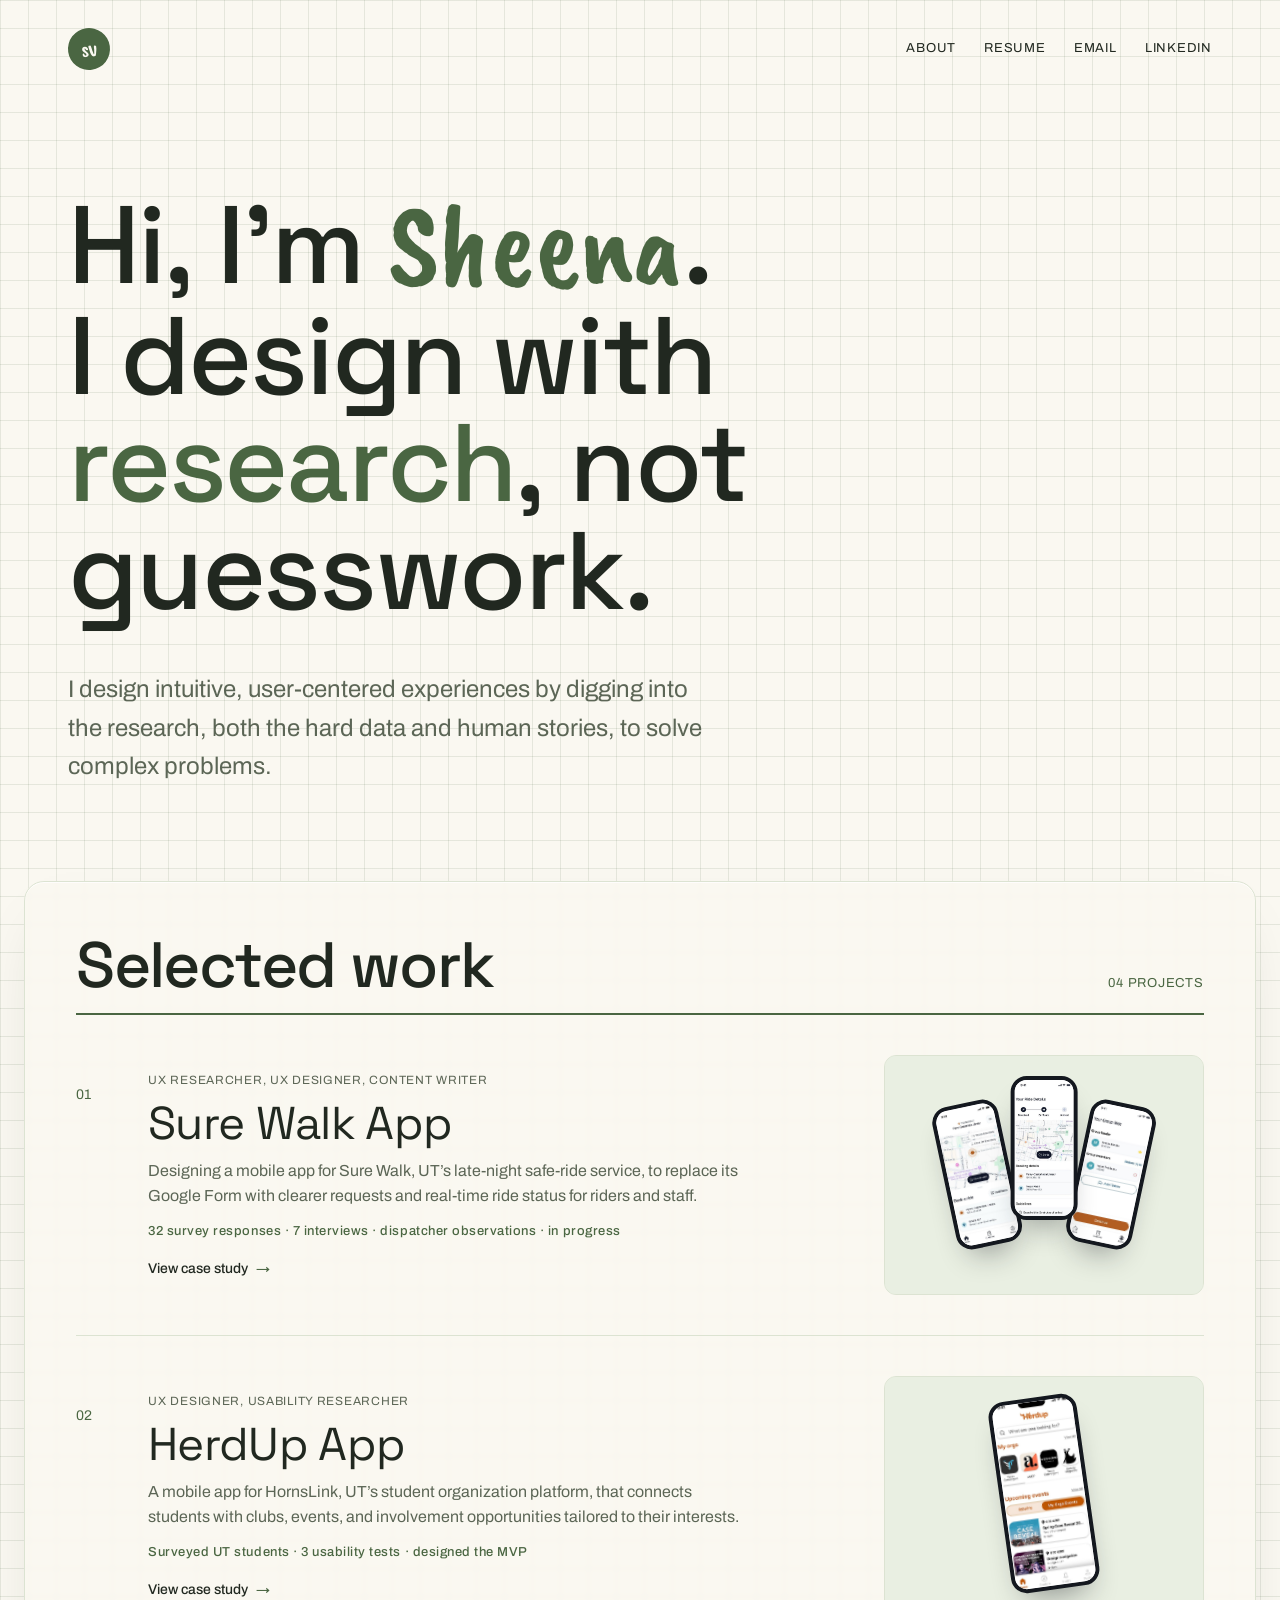
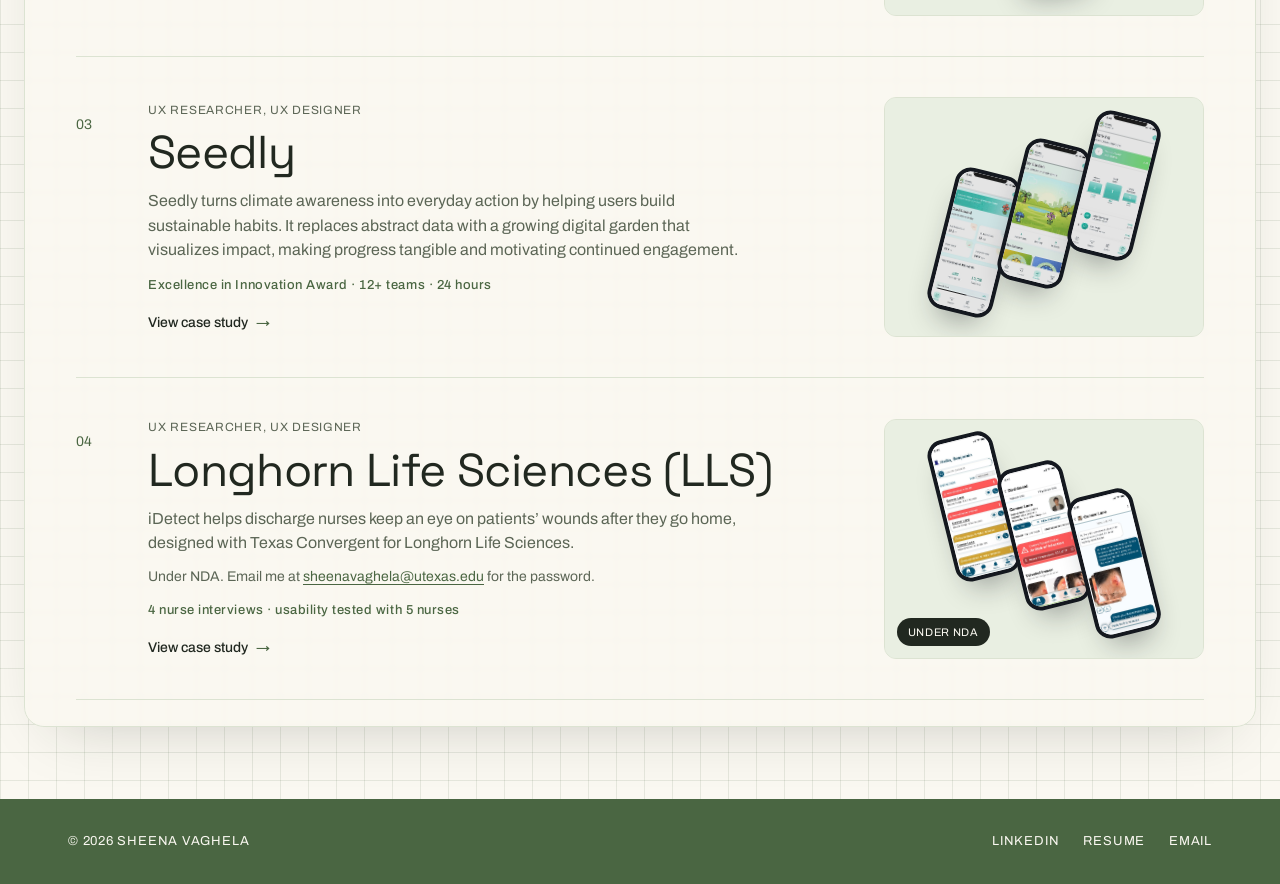
==== commit 045cce69: "Show only the sv badge in the nav, slightly larger Co-Authored-By: Claude Opus 5.5 <noreply@anthropi" ====
--- a/index.html
+++ b/index.html
@@ -7,7 +7,7 @@
 <meta name="description" content="Sheena Vaghela's Portfolio | UX Designer &amp; Researcher">
 <link rel="icon" href="data:image/svg+xml,%3Csvg xmlns='http://www.w3.org/2000/svg' viewBox='0 0 64 64'%3E%3Crect width='64' height='64' rx='14' fill='%23FAF8F1'/%3E%3Ctext x='32' y='43' font-family='Georgia,serif' font-size='34' fill='%234A6642' text-anchor='middle'%3ES%3C/text%3E%3C/svg%3E">
 <script>document.documentElement.classList.add('js');</script>
-<link rel="stylesheet" href="styles.css?v=5">
+<link rel="stylesheet" href="styles.css?v=6">
 <link rel="stylesheet" href="home.css?v=10">
 </head>
 <body class="home">
@@ -15,7 +15,7 @@
 
 <header class="site">
   <div class="nav">
-    <a class="nav-name" href="#top" aria-label="Sheena Vaghela, home"><span class="nav-mark" aria-hidden="true">sv</span><span class="nav-label">Sheena Vaghela</span></a>
+    <a class="nav-name" href="#top" aria-label="Sheena Vaghela, home"><span class="nav-mark" aria-hidden="true">sv</span></a>
     <div class="nav-links">
       <a href="about.html">About</a>
       <a href="resume-sheena-vaghela.pdf" target="_blank" rel="noopener">Resume</a>
--- a/styles.css
+++ b/styles.css
@@ -706,11 +706,11 @@
 .nav-name{ display:inline-flex; align-items:center; gap:10px; }
 .nav-mark{
   display:inline-flex; align-items:center; justify-content:center; flex-shrink:0;
-  width:34px; height:34px; border-radius:50%; background:var(--moss-dark); color:var(--paper);
-  font-family:'Caveat Brush', cursive; font-size:19px; line-height:1; letter-spacing:0; padding-bottom:2px;
+  width:42px; height:42px; border-radius:50%; background:var(--moss-dark); color:var(--paper);
+  font-family:'Caveat Brush', cursive; font-size:23px; line-height:1; letter-spacing:0; padding-bottom:2px;
   transform:rotate(-8deg); transition:transform .35s cubic-bezier(.3,1.5,.5,1);
 }
 .nav-name:hover .nav-mark{ transform:rotate(6deg) scale(1.08); }
-@media (max-width:420px){ .nav-mark{ width:30px; height:30px; font-size:17px; } }
+@media (max-width:420px){ .nav-mark{ width:38px; height:38px; font-size:21px; } }
 /* on narrow screens the badge stands in for the full name so the links stay on one line */
 @media (max-width:520px){ .nav-label{ display:none; } }
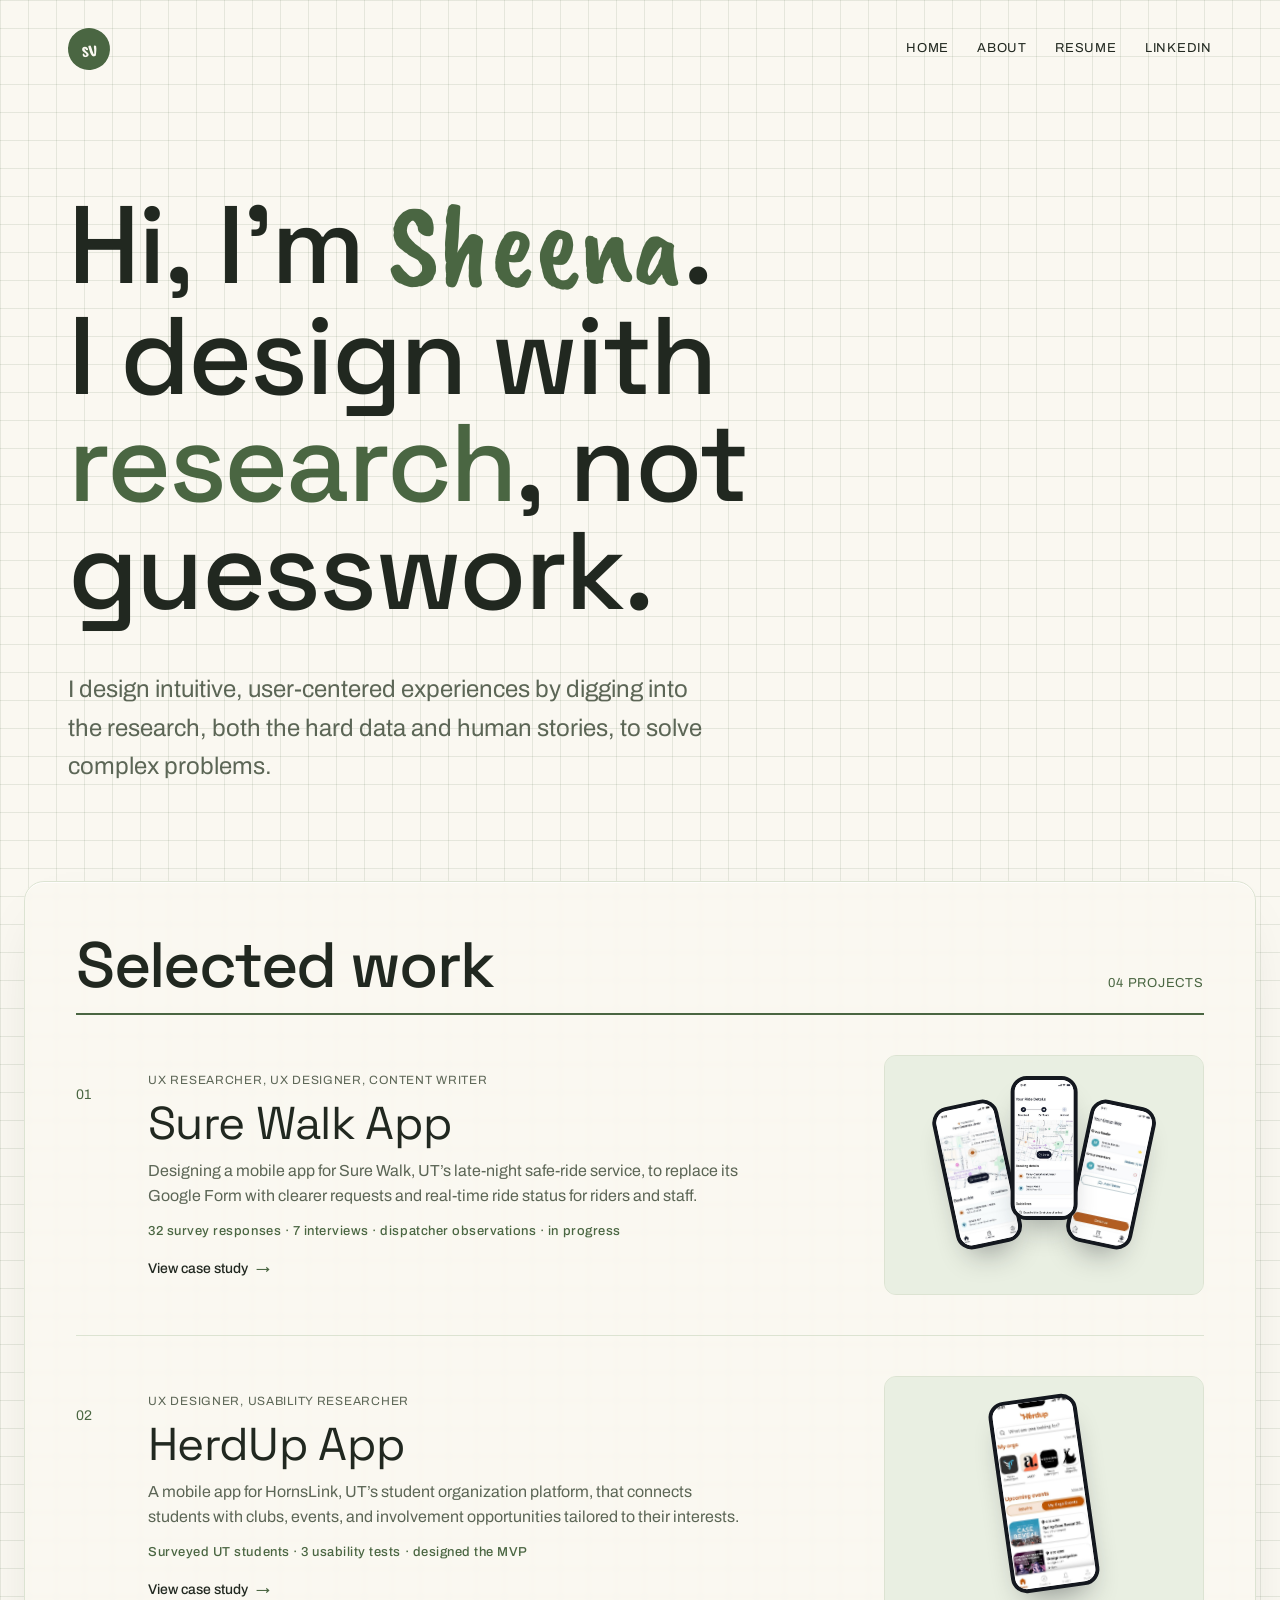
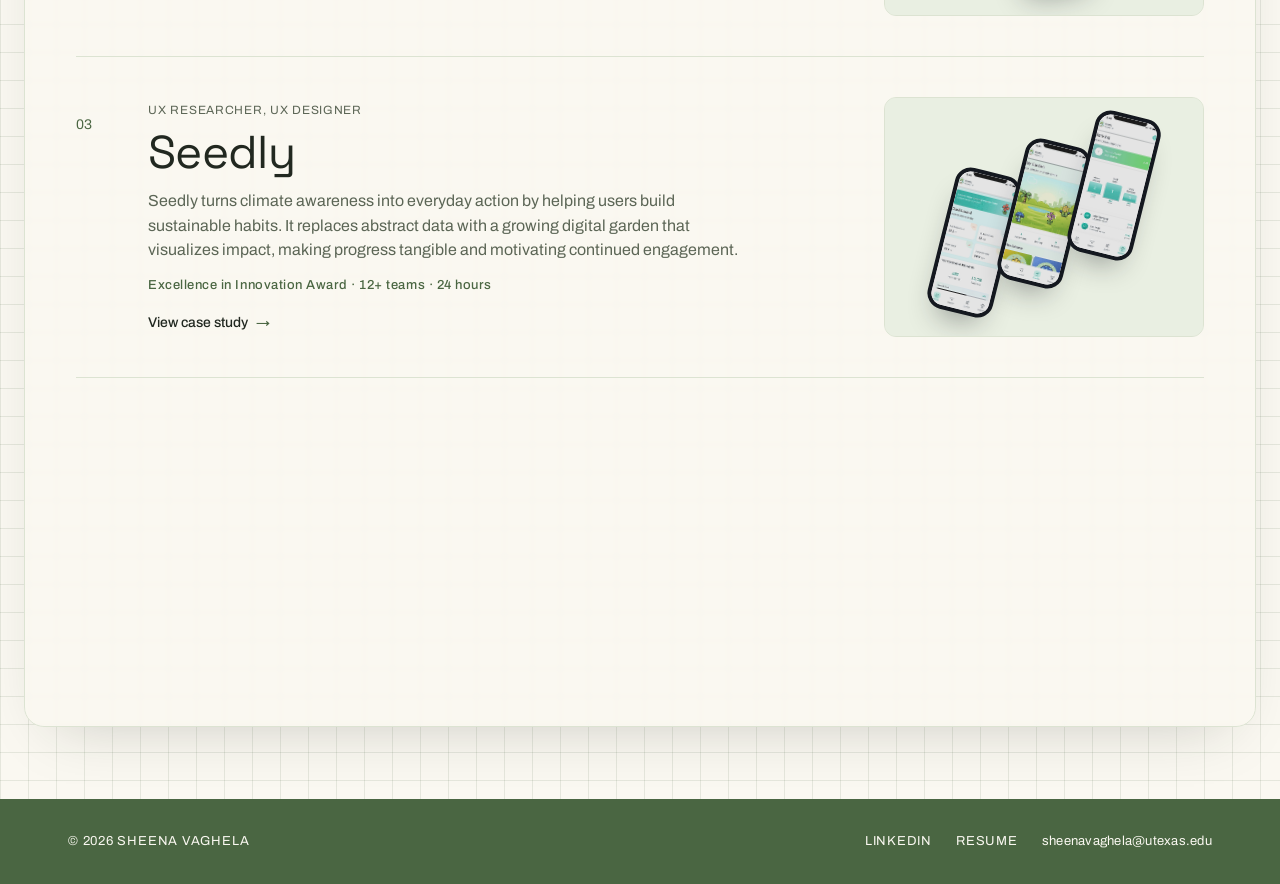
==== commit a045545f: "Add Home to nav, drop Email button, show email address instead - Add a Home link to the nav on every" ====
--- a/index.html
+++ b/index.html
@@ -8,7 +8,7 @@
 <link rel="icon" href="data:image/svg+xml,%3Csvg xmlns='http://www.w3.org/2000/svg' viewBox='0 0 64 64'%3E%3Crect width='64' height='64' rx='14' fill='%23FAF8F1'/%3E%3Ctext x='32' y='43' font-family='Georgia,serif' font-size='34' fill='%234A6642' text-anchor='middle'%3ES%3C/text%3E%3C/svg%3E">
 <script>document.documentElement.classList.add('js');</script>
 <link rel="stylesheet" href="styles.css?v=6">
-<link rel="stylesheet" href="home.css?v=10">
+<link rel="stylesheet" href="home.css?v=13">
 </head>
 <body class="home">
 <div class="hm-page" id="top">
@@ -17,9 +17,9 @@
   <div class="nav">
     <a class="nav-name" href="#top" aria-label="Sheena Vaghela, home"><span class="nav-mark" aria-hidden="true">sv</span></a>
     <div class="nav-links">
+      <a href="index.html" aria-current="page">Home</a>
       <a href="about.html">About</a>
       <a href="resume-sheena-vaghela.pdf" target="_blank" rel="noopener">Resume</a>
-      <a href="mailto:sheenavaghela@utexas.edu">Email</a>
       <a class="btn" href="https://www.linkedin.com/in/sheena-vaghela" target="_blank" rel="noopener">LinkedIn</a>
     </div>
   </div>
@@ -123,7 +123,7 @@
     <div class="hm-foot-links">
       <a href="https://www.linkedin.com/in/sheena-vaghela" target="_blank" rel="noopener">LinkedIn</a>
       <a href="resume-sheena-vaghela.pdf" target="_blank" rel="noopener">Resume</a>
-      <a href="mailto:sheenavaghela@utexas.edu">Email</a>
+      <a href="mailto:sheenavaghela@utexas.edu">sheenavaghela@utexas.edu</a>
     </div>
   </div>
 </footer>
--- a/home.css
+++ b/home.css
@@ -279,3 +279,11 @@
   font-size:11px; letter-spacing:.06em; text-transform:uppercase; white-space:nowrap;
 }
 .home .case-media.hm-thumb .frame{ background:var(--paper-alt); }
+/* keep the five nav links beside the badge on small phones */
+@media (max-width:420px){
+  .home .nav{ flex-wrap:nowrap; gap:12px; }
+  .home .nav-links{ gap:10px; font-size:10.5px; letter-spacing:.05em; }
+}
+.hm-inline-link{ color:var(--moss-dark); border-bottom:1px solid var(--moss-dark); }
+.hm-inline-link:hover{ color:var(--ink); border-color:var(--ink); }
+.hm-foot a[href^="mailto"]{ text-transform:none; letter-spacing:.02em; }
